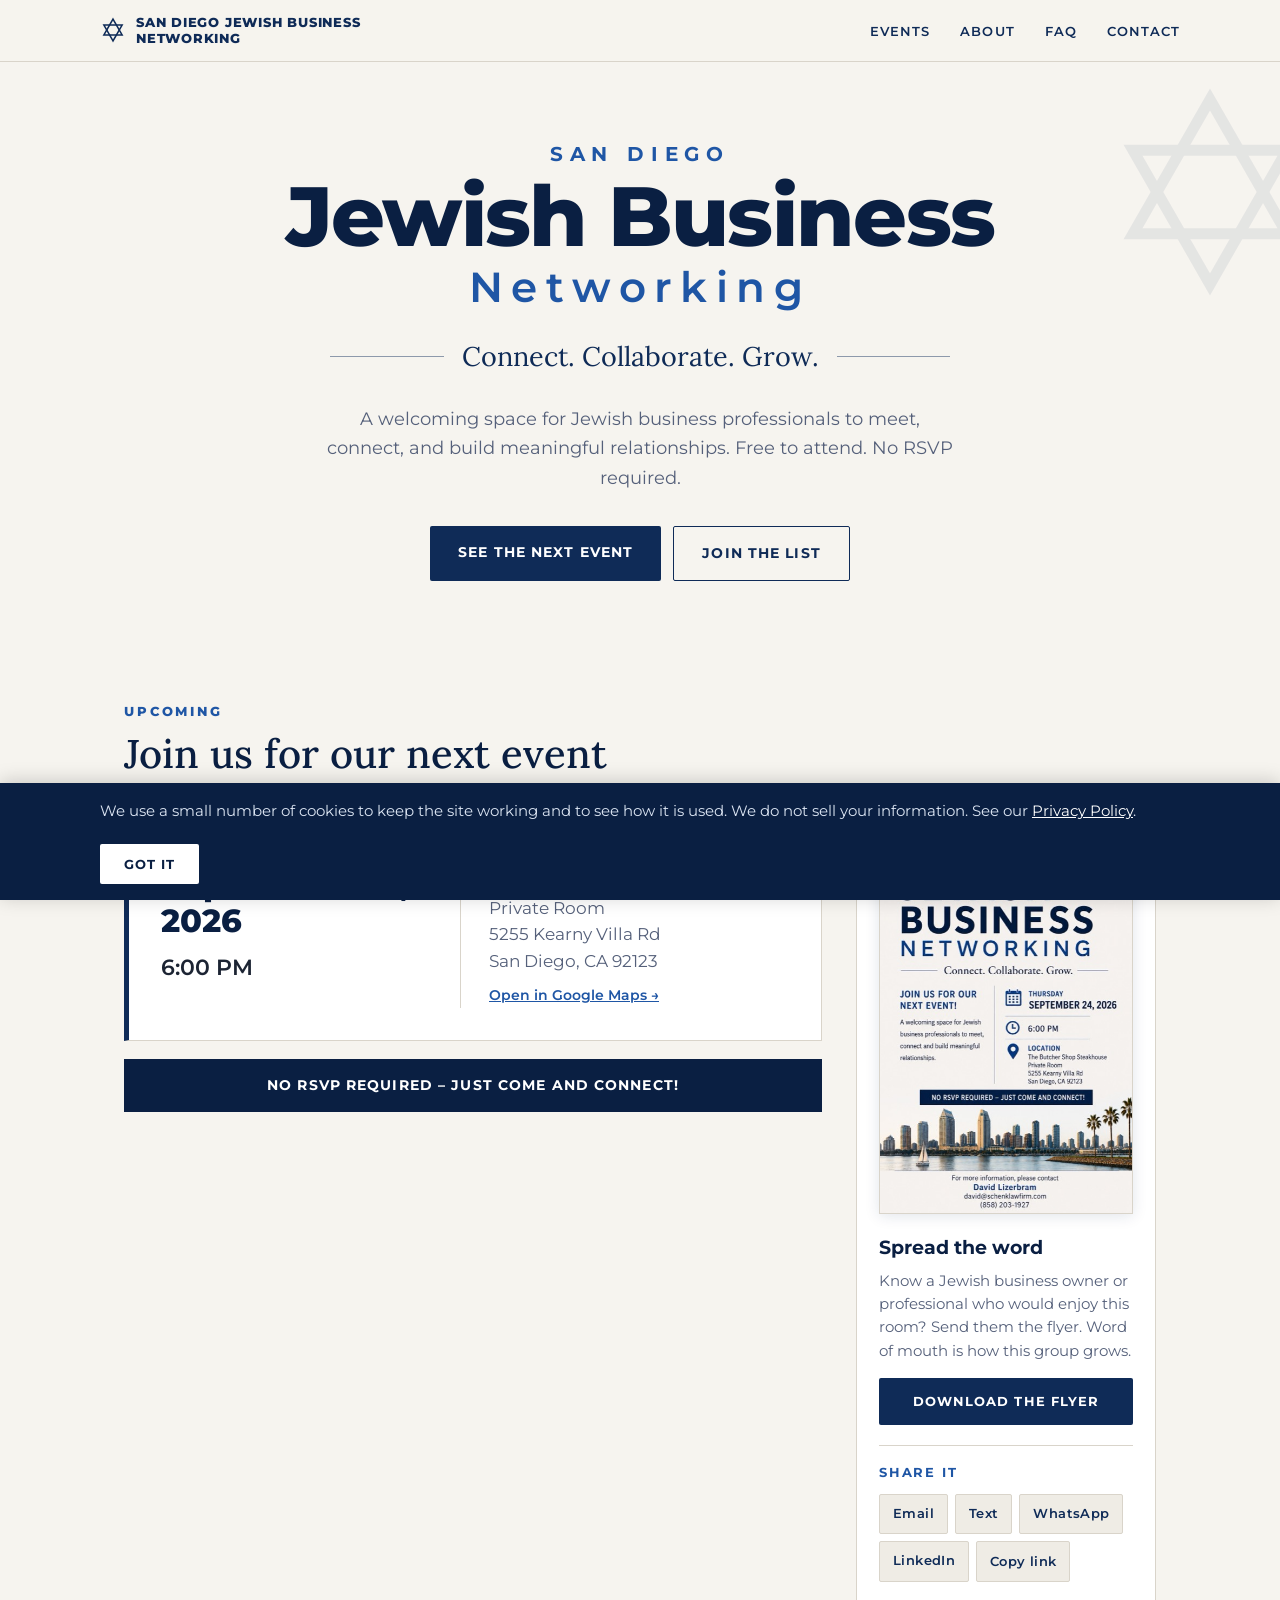
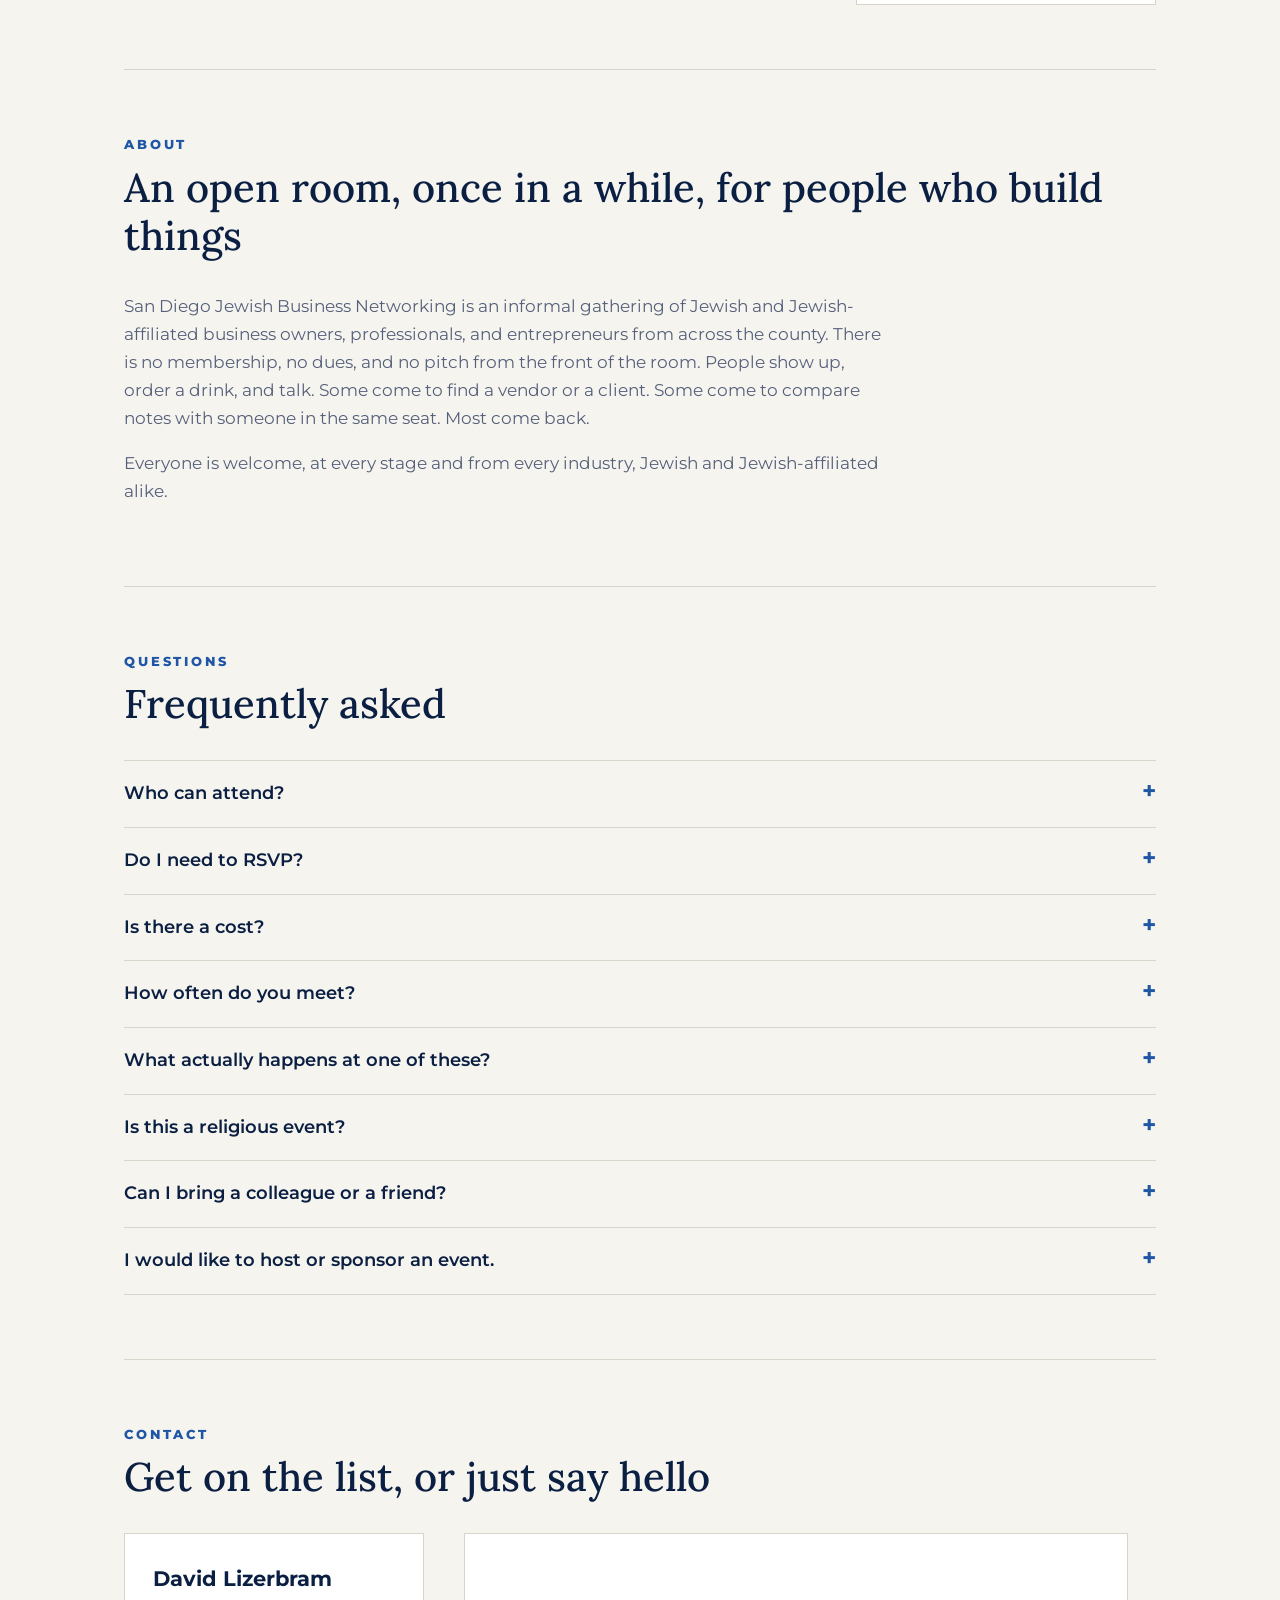
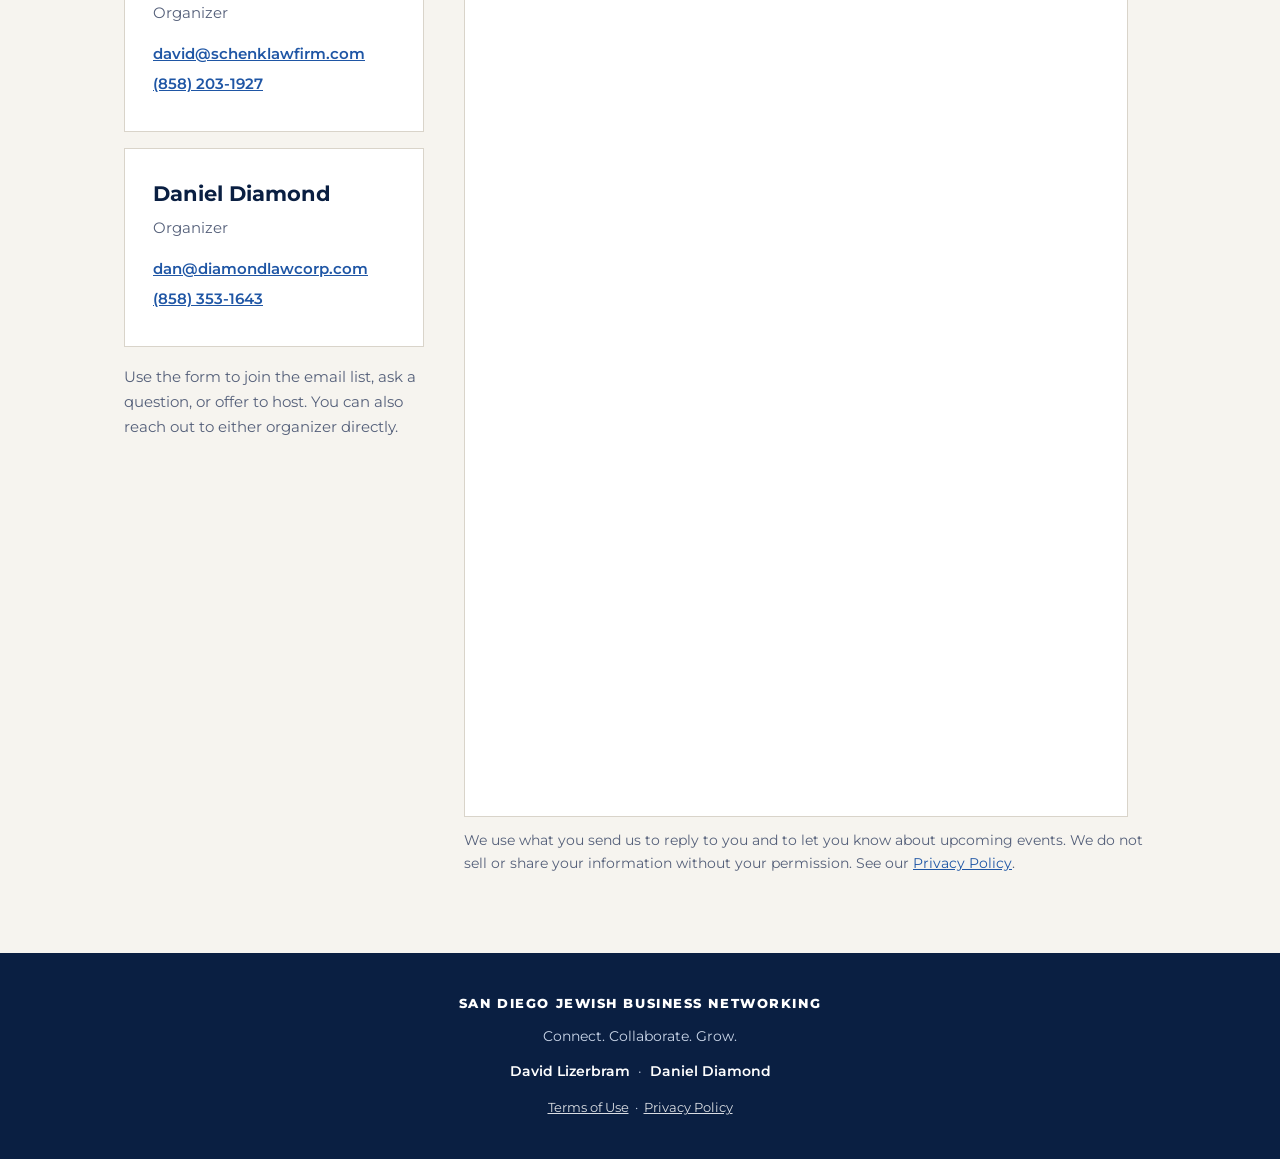
==== index.html @ 49f31710 "Let the brand wrap on small screens; tighten contact card links" ====
<!doctype html>
<html lang="en">
<head>
<meta charset="utf-8">
<meta name="viewport" content="width=device-width, initial-scale=1">
<title>San Diego Jewish Business Networking</title>
<meta name="description" content="A welcoming space for Jewish business professionals in San Diego to meet, connect, and build meaningful relationships. Free, casual, no RSVP required.">
<link rel="canonical" href="https://sdjewishbusiness.com/">
<meta property="og:title" content="San Diego Jewish Business Networking">
<meta property="og:description" content="Connect. Collaborate. Grow. A welcoming space for Jewish business professionals in San Diego.">
<meta property="og:type" content="website">
<meta property="og:url" content="https://sdjewishbusiness.com/">
<link rel="preconnect" href="https://fonts.googleapis.com">
<link rel="preconnect" href="https://fonts.gstatic.com" crossorigin>
<link href="https://fonts.googleapis.com/css2?family=Montserrat:wght@400;600;700;800&family=Lora:ital,wght@0,400;0,500;1,400&display=swap" rel="stylesheet">
<link rel="stylesheet" href="/styles.css">
</head>
<body>

<header>
  <div class="wrap bar">
    <a class="brand" href="#top">
      <svg viewBox="0 0 100 100" aria-hidden="true" fill="none" stroke="currentColor" stroke-width="6">
        <path d="M50 8 L85 69 L15 69 Z"/><path d="M50 92 L15 31 L85 31 Z"/>
      </svg>
      <b>San Diego Jewish Business Networking</b>
    </a>
    <nav>
      <a href="#events">Events</a>
      <a href="#about">About</a>
      <a href="#faq">FAQ</a>
      <a href="#contact">Contact</a>
    </nav>
  </div>
</header>

<a id="top"></a>
<div class="hero">
  <svg class="star" viewBox="0 0 100 100" aria-hidden="true" fill="none" stroke="currentColor" stroke-width="5">
    <path d="M50 8 L85 69 L15 69 Z"/><path d="M50 92 L15 31 L85 31 Z"/>
  </svg>
  <div class="wrap">
    <p class="kicker">San Diego</p>
    <h1>Jewish Business<span class="thin">Networking</span></h1>
    <p class="tagline">Connect. Collaborate. Grow.</p>
    <p class="lede">A welcoming space for Jewish business professionals to meet, connect, and build meaningful relationships. Free to attend. No RSVP required.</p>
    <div class="cta">
      <a class="btn btn-primary" href="#events">See the next event</a>
      <a class="btn btn-ghost" href="#contact">Join the list</a>
    </div>
  </div>
</div>

<main class="wrap">

<!-- ============================================================
     UPCOMING EVENTS
     To add or change an event, copy one <div class="event"> block
     and edit the text inside it. Delete a block when it is past.
     ============================================================ -->
<section id="events">
  <h2>Upcoming</h2>
  <p class="h2sub">Join us for our next event</p>

  <div class="events-grid">
    <div>
      <div class="event">
        <div class="when">
          <div class="day">Thursday</div>
          <div class="date">September 24, 2026</div>
          <div class="time">6:00 PM</div>
        </div>
        <div class="where">
          <div class="label">Location</div>
          <div class="addr">
            <strong>The Butcher Shop Steakhouse</strong><br>
            Private Room<br>
            5255 Kearny Villa Rd<br>
            San Diego, CA 92123
          </div>
          <a class="maplink" href="https://maps.google.com/?q=5255+Kearny+Villa+Rd,+San+Diego,+CA+92123" target="_blank" rel="noopener">Open in Google Maps &rarr;</a>
        </div>
      </div>
      <div class="banner">No RSVP required &ndash; just come and connect!</div>
    </div>

    <aside class="flyer-side">
      <a href="/assets/sdjbn-flyer-2026-09-24.jpg" target="_blank" rel="noopener">
        <img src="/assets/sdjbn-flyer-2026-09-24-preview.jpg" alt="Flyer for the September 24, 2026 San Diego Jewish Business Networking event" width="700" height="1050">
      </a>
      <h3>Spread the word</h3>
      <p>Know a Jewish business owner or professional who would enjoy this room? Send them the flyer. Word of mouth is how this group grows.</p>
      <a class="btn btn-primary" href="/assets/sdjbn-flyer-2026-09-24.jpg" download="San Diego Jewish Business Networking - September 24 2026.jpg">Download the flyer</a>
      <div class="share">
        <div class="label">Share it</div>
        <div class="share-row">
          <a href="mailto:?subject=San%20Diego%20Jewish%20Business%20Networking%20-%20September%2024&amp;body=Thought%20you%20might%20like%20this.%20It%20is%20a%20casual%20networking%20night%20for%20Jewish%20business%20people%20in%20San%20Diego.%20No%20RSVP%2C%20no%20cost.%20Details%20and%20flyer%3A%20https%3A%2F%2Fsdjewishbusiness.com">Email</a>
          <a href="sms:?&amp;body=Thought%20you%20might%20like%20this%20-%20San%20Diego%20Jewish%20Business%20Networking%2C%20Sept%2024.%20https%3A%2F%2Fsdjewishbusiness.com">Text</a>
          <a href="https://wa.me/?text=Thought%20you%20might%20like%20this%20-%20San%20Diego%20Jewish%20Business%20Networking%2C%20Sept%2024.%20https%3A%2F%2Fsdjewishbusiness.com" target="_blank" rel="noopener">WhatsApp</a>
          <a href="https://www.linkedin.com/sharing/share-offsite/?url=https%3A%2F%2Fsdjewishbusiness.com" target="_blank" rel="noopener">LinkedIn</a>
          <button type="button" id="copy-link">Copy link</button>
          <span class="copied" id="copied">Copied</span>
        </div>
      </div>
    </aside>
  </div>
</section>

<section id="about">
  <h2>About</h2>
  <p class="h2sub">An open room, once in a while, for people who build things</p>
  <p style="max-width:70ch;color:var(--muted)">San Diego Jewish Business Networking is an informal gathering of Jewish and Jewish-affiliated business owners, professionals, and entrepreneurs from across the county. There is no membership, no dues, and no pitch from the front of the room. People show up, order a drink, and talk. Some come to find a vendor or a client. Some come to compare notes with someone in the same seat. Most come back.</p>
  <p style="max-width:70ch;color:var(--muted)">Everyone is welcome, at every stage and from every industry, Jewish and Jewish-affiliated alike.</p>
</section>

<section id="faq">
  <h2>Questions</h2>
  <p class="h2sub">Frequently asked</p>

  <details>
    <summary>Who can attend?</summary>
    <p>Any Jewish or Jewish-affiliated business owner, professional, or entrepreneur in the San Diego area. Every industry, every stage, from someone with an idea to someone running a company of two hundred people.</p>
  </details>

  <details>
    <summary>Do I need to RSVP?</summary>
    <p>No. Just show up. If you would like a reminder before each event, use the form on this page to get on the email list.</p>
  </details>

  <details>
    <summary>Is there a cost?</summary>
    <p>There is no cost to attend and no membership fee. You buy your own food and drinks.</p>
  </details>

  <details>
    <summary>How often do you meet?</summary>
    <p>Every few months, usually on a weekday evening. Upcoming dates are always posted at the top of this page.</p>
  </details>

  <details>
    <summary>What actually happens at one of these?</summary>
    <p>Drinks and conversation. No timed rotations, no speaker, no thirty-second introductions around the table. Come when you can, leave when you need to.</p>
  </details>

  <details>
    <summary>Is this a religious event?</summary>
    <p>No. It is a business networking group for Jewish professionals. There is no service, no program, and no expectation about observance. No food is served. However, please let us know if any accommodations are required.</p>
  </details>

  <details>
    <summary>Can I bring a colleague or a friend?</summary>
    <p>Yes, please do. Word of mouth is how the group has grown.</p>
  </details>

  <details>
    <summary>I would like to host or sponsor an event.</summary>
    <p>Great. Send a note through the form on this page and we will talk.</p>
  </details>
</section>

<section id="contact">
  <h2>Contact</h2>
  <p class="h2sub">Get on the list, or just say hello</p>
  <div class="contact-grid">
    <div>
      <div class="card">
        <h3>David Lizerbram</h3>
        <p class="role">Organizer</p>
        <a href="mailto:david@schenklawfirm.com">david@schenklawfirm.com</a>
        <a href="tel:+18582031927">(858) 203-1927</a>
      </div>
      <div class="card" style="margin-top:16px">
        <h3>Daniel Diamond</h3>
        <p class="role">Organizer</p>
        <a href="mailto:dan@diamondlawcorp.com">dan@diamondlawcorp.com</a>
        <a href="tel:+18583531643">(858) 353-1643</a>
      </div>
      <p style="color:var(--muted);font-size:15px;margin-top:18px">Use the form to join the email list, ask a question, or offer to host. You can also reach out to either organizer directly.</p>
    </div>
    <div>
      <div class="formbox">
      <iframe
        src="https://docs.google.com/forms/d/e/1FAIpQLScN3s3OpyhSgrwwFnQuwfX8qYJ1UTOTTmILwfMf32BHYEknPw/viewform?embedded=true"
        title="San Diego Jewish Business Networking contact form"
        height="866" frameborder="0" marginheight="0" marginwidth="0" loading="lazy">Loading&hellip;</iframe>
      </div>
      <p style="color:var(--muted);font-size:14px;margin-top:12px">We use what you send us to reply to you and to let you know about upcoming events. We do not sell or share your information without your permission. See our <a href="/privacy.html">Privacy Policy</a>.</p>
    </div>
  </div>
</section>

</main>

<footer>
  <div class="wrap">
    <div class="fbrand">San Diego Jewish Business Networking</div>
    <div>Connect. Collaborate. Grow.</div>
    <div style="margin-top:12px">
      <a href="mailto:david@schenklawfirm.com">David Lizerbram</a> &nbsp;&middot;&nbsp;
      <a href="mailto:dan@diamondlawcorp.com">Daniel Diamond</a>
    </div>
    <div class="legal-links">
      <a href="/terms.html">Terms of Use</a> &nbsp;&middot;&nbsp;
      <a href="/privacy.html">Privacy Policy</a>
    </div>
  </div>
</footer>

<script>
(function(){
  var b=document.getElementById('copy-link'), n=document.getElementById('copied');
  if(!b) return;
  b.addEventListener('click',function(){
    var done=function(){n.classList.add('show');setTimeout(function(){n.classList.remove('show');},2000);};
    if(navigator.clipboard&&navigator.clipboard.writeText){
      navigator.clipboard.writeText('https://sdjewishbusiness.com').then(done,function(){});
    }else{
      var t=document.createElement('textarea');t.value='https://sdjewishbusiness.com';
      document.body.appendChild(t);t.select();try{document.execCommand('copy');done();}catch(e){}
      document.body.removeChild(t);
    }
  });
})();
</script>

<div id="cookie-notice" role="region" aria-label="Cookie notice">
  <div class="inner">
    <div>We use a small number of cookies to keep the site working and to see how it is used. We do not sell your information. See our <a href="/privacy.html">Privacy Policy</a>.</div>
    <button type="button" id="cookie-ok">Got it</button>
  </div>
</div>
<script>
(function(){
  var box=document.getElementById('cookie-notice');
  var ok=document.getElementById('cookie-ok');
  var KEY='sdjbn-cookie-notice';
  var seen=false;
  try{seen=localStorage.getItem(KEY)==='1';}catch(e){}
  if(!seen){box.classList.add('show');}
  ok.addEventListener('click',function(){
    box.classList.remove('show');
    try{localStorage.setItem(KEY,'1');}catch(e){}
  });
})();
</script>

</body>
</html>
---- styles.css ----
:root{
    --navy:#0f2b57;
    --navy-deep:#0a1f42;
    --blue:#1f56a5;
    --blue-light:#3d7ad1;
    --cream:#f6f4ef;
    --cream-2:#efece5;
    --ink:#1c2433;
    --muted:#55607a;
    --line:#d9d4ca;
    --max:1080px;
  }
  *{box-sizing:border-box}
  html{scroll-behavior:smooth}
  body{
    margin:0;background:var(--cream);color:var(--ink);
    font-family:Montserrat,-apple-system,BlinkMacSystemFont,"Segoe UI",Helvetica,Arial,sans-serif;
    font-size:17px;line-height:1.65;-webkit-font-smoothing:antialiased;
  }
  .wrap{max-width:var(--max);margin:0 auto;padding:0 24px}
  a{color:var(--blue)}

  /* ---------- header ---------- */
  header{
    position:sticky;top:0;z-index:50;background:rgba(246,244,239,.94);
    backdrop-filter:saturate(180%) blur(8px);border-bottom:1px solid var(--line);
  }
  .bar{display:flex;align-items:center;justify-content:space-between;gap:16px;padding:14px 0}
  .brand{display:flex;align-items:center;gap:10px;text-decoration:none;color:var(--navy)}
  .brand svg{width:26px;height:26px;flex:none}
  .brand b{font-weight:800;letter-spacing:.06em;font-size:13px;line-height:1.25;text-transform:uppercase;max-width:230px}
  @media(max-width:420px){.brand b{font-size:11px;max-width:190px}}
  nav a{
    text-decoration:none;color:var(--navy);font-weight:600;font-size:13px;
    letter-spacing:.08em;text-transform:uppercase;margin-left:26px;white-space:nowrap;
  }
  nav a:hover{color:var(--blue-light)}
  @media(max-width:720px){
    .bar{flex-direction:column;align-items:flex-start;gap:10px}
    nav{display:flex;flex-wrap:wrap;gap:0 4px}
    nav a{margin:0 18px 0 0;font-size:12px}
  }

  /* ---------- hero ---------- */
  .hero{padding:76px 0 56px;text-align:center;position:relative;overflow:hidden}
  .hero .star{
    position:absolute;right:-40px;top:20px;width:220px;opacity:.07;color:var(--navy);
    pointer-events:none;
  }
  .kicker{
    font-weight:700;letter-spacing:.34em;text-transform:uppercase;
    color:var(--blue);font-size:clamp(14px,2.4vw,20px);margin:0 0 4px;
  }
  h1{
    font-weight:800;color:var(--navy-deep);margin:0;
    font-size:clamp(38px,8.5vw,84px);line-height:.98;letter-spacing:-.02em;
  }
  h1 .thin{
    display:block;font-weight:600;color:var(--blue);
    font-size:clamp(19px,4.2vw,42px);letter-spacing:.2em;margin-top:10px;
  }
  .tagline{
    font-family:Lora,Georgia,serif;font-size:clamp(19px,3vw,27px);color:var(--navy);
    margin:26px auto 0;display:flex;align-items:center;justify-content:center;gap:18px;max-width:620px;
  }
  .tagline::before,.tagline::after{content:"";height:1px;background:var(--navy);flex:1;opacity:.45}
  .lede{max-width:640px;margin:26px auto 0;color:var(--muted);font-size:18px}
  .cta{display:flex;gap:12px;justify-content:center;flex-wrap:wrap;margin-top:32px}
  .btn{
    display:inline-block;text-decoration:none;font-weight:700;font-size:14px;
    letter-spacing:.08em;text-transform:uppercase;padding:15px 28px;border-radius:2px;
    transition:transform .12s ease, background .12s ease;
  }
  .btn:hover{transform:translateY(-1px)}
  .btn-primary{background:var(--navy);color:#fff}
  .btn-primary:hover{background:var(--blue)}
  .btn-ghost{border:1.5px solid var(--navy);color:var(--navy)}
  .btn-ghost:hover{background:var(--navy);color:#fff}

  /* ---------- sections ---------- */
  section{padding:64px 0;border-top:1px solid var(--line)}
  section:first-of-type{border-top:0}
  h2{
    font-size:13px;font-weight:800;letter-spacing:.22em;text-transform:uppercase;
    color:var(--blue);margin:0 0 8px;
  }
  .h2sub{
    font-family:Lora,Georgia,serif;font-size:clamp(27px,4.6vw,40px);color:var(--navy-deep);
    margin:0 0 32px;line-height:1.2;font-weight:500;
  }

  /* ---------- event card ---------- */
  .event{
    background:#fff;border:1px solid var(--line);border-left:5px solid var(--navy);
    padding:32px;display:grid;grid-template-columns:1fr 1fr;gap:28px;
  }
  .event + .event{margin-top:18px}
  @media(max-width:720px){.event{grid-template-columns:1fr;padding:26px}}
  .event .when{border-right:1px solid var(--line);padding-right:28px}
  @media(max-width:720px){.event .when{border-right:0;border-bottom:1px solid var(--line);padding:0 0 22px}}
  .day{font-weight:700;letter-spacing:.14em;text-transform:uppercase;color:var(--blue);font-size:13px}
  .date{font-weight:800;color:var(--navy-deep);font-size:clamp(24px,4vw,32px);line-height:1.15;margin:2px 0 10px}
  .time{font-size:22px;font-weight:600;color:var(--ink)}
  .label{font-weight:700;letter-spacing:.14em;text-transform:uppercase;color:var(--blue);font-size:13px;margin-bottom:4px}
  .addr{color:var(--muted);line-height:1.55}
  .addr strong{color:var(--ink);font-weight:600}
  .banner{
    background:var(--navy-deep);color:#fff;text-align:center;font-weight:700;
    letter-spacing:.08em;text-transform:uppercase;font-size:14px;padding:15px 20px;margin-top:18px;
  }
  .maplink{display:inline-block;margin-top:10px;font-size:14px;font-weight:600}

  /* ---------- faq ---------- */
  details{border-bottom:1px solid var(--line);padding:18px 0}
  details:first-of-type{border-top:1px solid var(--line)}
  summary{
    cursor:pointer;list-style:none;font-weight:600;color:var(--navy-deep);font-size:18px;
    display:flex;justify-content:space-between;align-items:flex-start;gap:16px;
  }
  summary::-webkit-details-marker{display:none}
  summary::after{content:"+";color:var(--blue);font-weight:700;font-size:24px;line-height:1;flex:none}
  details[open] summary::after{content:"\2013"}
  details p{color:var(--muted);margin:12px 0 0;max-width:70ch}

  /* ---------- contact ---------- */
  .contact-grid{display:grid;grid-template-columns:300px 1fr;gap:40px;align-items:start}
  @media(max-width:820px){.contact-grid{grid-template-columns:1fr;gap:28px}}
  .card{background:#fff;border:1px solid var(--line);padding:28px}
  .card h3{margin:0 0 4px;font-size:21px;color:var(--navy-deep)}
  .card .role{color:var(--muted);font-size:15px;margin:0 0 16px}
  .card a{display:block;font-weight:600;font-size:15px;margin-bottom:6px;overflow-wrap:anywhere}
  .formbox{background:#fff;border:1px solid var(--line);padding:8px;max-width:664px}
  .formbox iframe{width:100%;max-width:648px;height:866px;border:0;display:block;margin:0 auto}
  .formfallback{padding:28px;color:var(--muted)}

  /* ---------- footer ---------- */
  footer{background:var(--navy-deep);color:#c9d5e8;padding:40px 0;text-align:center;font-size:14px}
  footer a{color:#fff;text-decoration:none;font-weight:600}
  footer .fbrand{
    color:#fff;font-weight:800;letter-spacing:.12em;text-transform:uppercase;
    font-size:13px;margin-bottom:10px;
  }
  /* ---------- legal pages ---------- */
  .legal{padding:56px 0 72px;max-width:80ch}
  .legal h1{font-size:clamp(30px,5vw,44px);line-height:1.15;margin:0 0 6px}
  .legal .eff{color:var(--muted);font-size:15px;margin:0 0 36px}
  .legal h2{font-size:13px;letter-spacing:.18em;margin:36px 0 10px}
  .legal h2:first-of-type{margin-top:0}
  .legal p,.legal li{color:#333c4d;margin:0 0 14px}
  .legal ul{padding-left:22px;margin:0 0 14px}
  .legal .back{display:inline-block;margin-top:34px;font-weight:600;font-size:14px}
  .flag{background:#fff6d9;border-left:4px solid #d8a800;padding:12px 16px;margin:0 0 20px;font-size:15px}

  /* ---------- cookie notice ---------- */
  #cookie-notice{
    position:fixed;left:0;right:0;bottom:0;z-index:100;display:none;
    background:var(--navy-deep);color:#dbe4f2;padding:16px 20px;
    box-shadow:0 -2px 18px rgba(0,0,0,.18);
  }
  #cookie-notice.show{display:block}
  #cookie-notice .inner{
    max-width:var(--max);margin:0 auto;display:flex;align-items:center;
    justify-content:space-between;gap:20px;flex-wrap:wrap;font-size:15px;
  }
  #cookie-notice a{color:#fff;text-decoration:underline}
  #cookie-notice button{
    background:#fff;color:var(--navy-deep);border:0;border-radius:2px;cursor:pointer;
    font-family:inherit;font-weight:700;font-size:13px;letter-spacing:.08em;
    text-transform:uppercase;padding:12px 24px;flex:none;
  }
  #cookie-notice button:hover{background:#e6ecf7}
  footer .legal-links{margin-top:14px;font-size:13px}
  footer .legal-links a{font-weight:400;text-decoration:underline;opacity:.85}


  /* ---------- events layout + flyer sidebar ---------- */
  .events-grid{display:grid;grid-template-columns:1fr 300px;gap:34px;align-items:start}
  @media(max-width:900px){.events-grid{grid-template-columns:1fr;gap:26px}}
  .flyer-side{
    background:#fff;border:1px solid var(--line);padding:22px;
    position:sticky;top:96px;
  }
  @media(max-width:900px){.flyer-side{position:static}}
  .flyer-side img{
    width:100%;height:auto;display:block;border:1px solid var(--line);
    box-shadow:0 2px 14px rgba(15,43,87,.12);margin-bottom:18px;
  }
  .flyer-side h3{margin:0 0 6px;font-size:19px;color:var(--navy-deep)}
  .flyer-side p{color:var(--muted);margin:0 0 16px;font-size:15px;line-height:1.55}
  .flyer-side .btn{display:block;text-align:center;padding:13px 16px;font-size:13px}
  .share{margin-top:20px;border-top:1px solid var(--line);padding-top:16px}
  .share .label{margin-bottom:10px}
  .share-row{display:flex;flex-wrap:wrap;gap:7px}
  .share-row a,.share-row button{
    font-family:inherit;font-size:12.5px;font-weight:600;letter-spacing:.03em;
    text-decoration:none;color:var(--navy);background:var(--cream-2);
    border:1px solid var(--line);border-radius:2px;padding:9px 13px;cursor:pointer;
  }
  .share-row a:hover,.share-row button:hover{background:var(--navy);color:#fff;border-color:var(--navy)}
  .copied{color:var(--blue);font-size:12.5px;font-weight:600;align-self:center;display:none}
  .copied.show{display:inline}
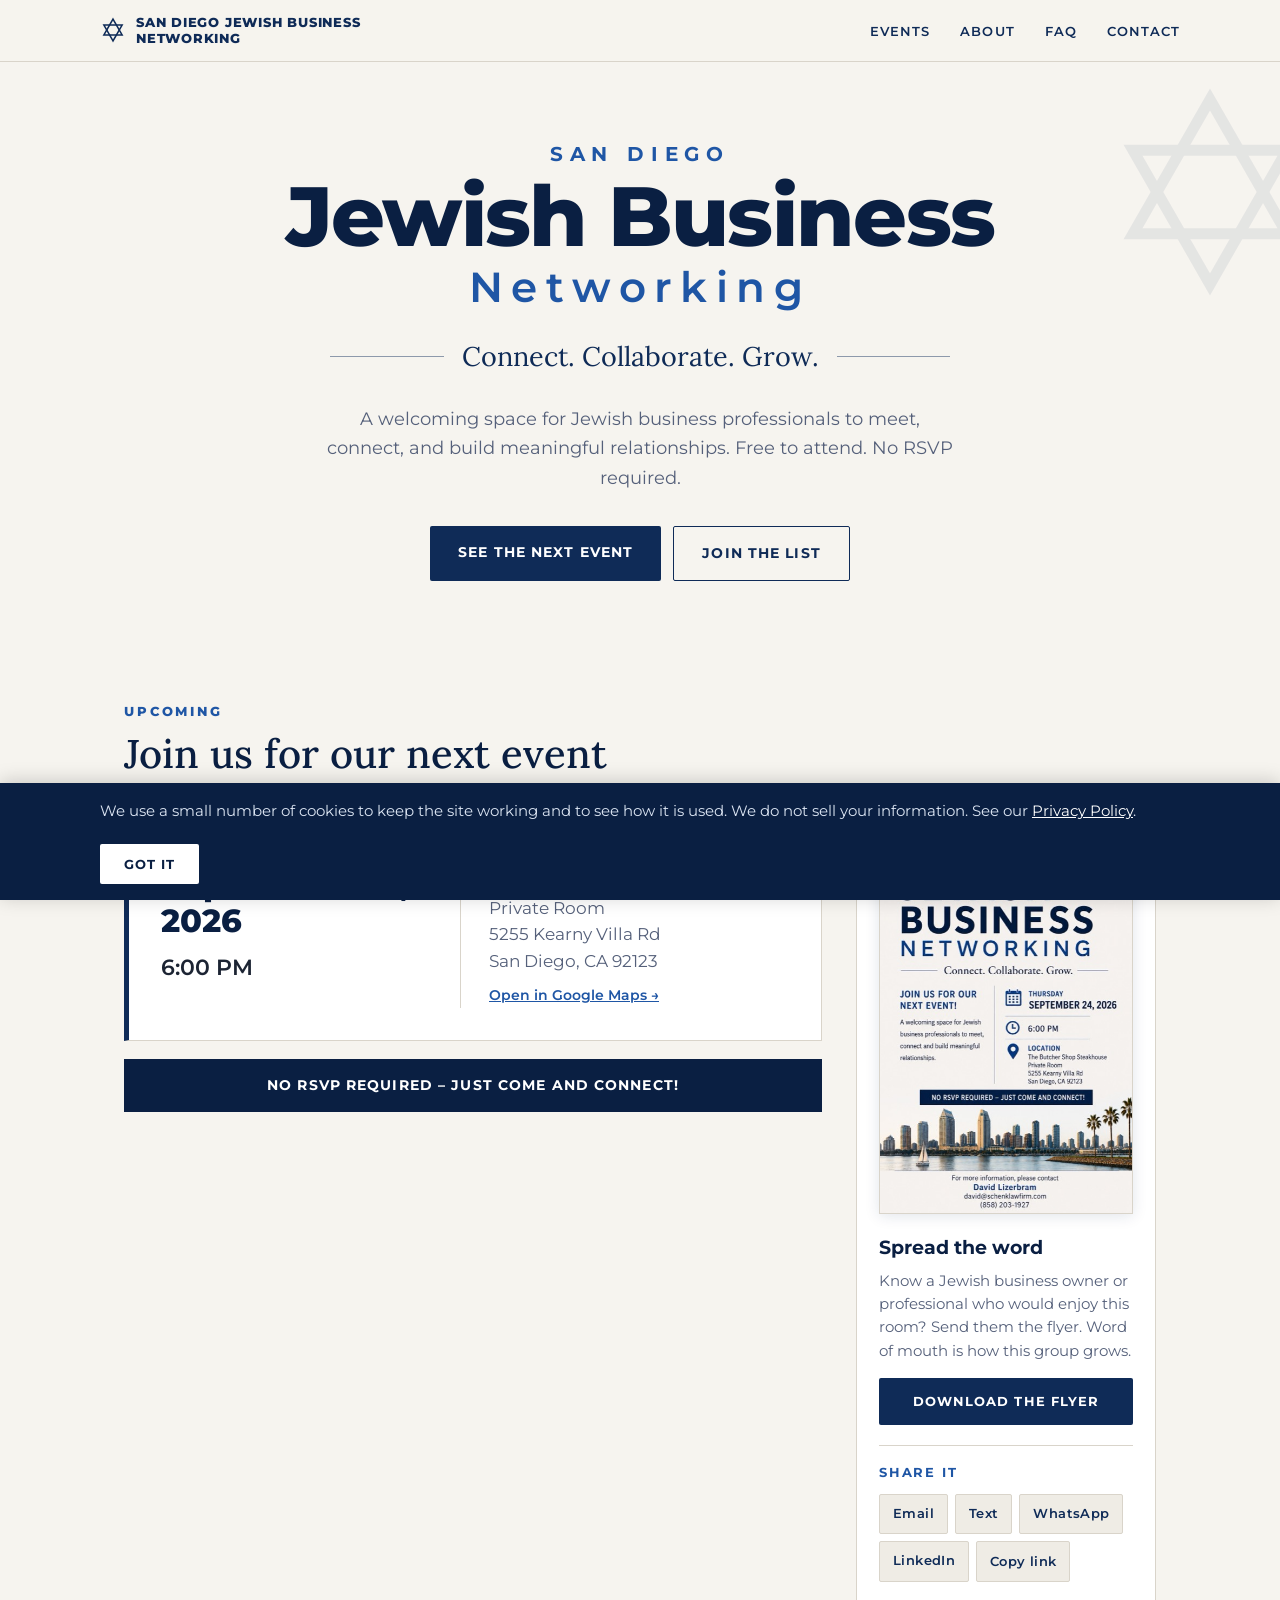
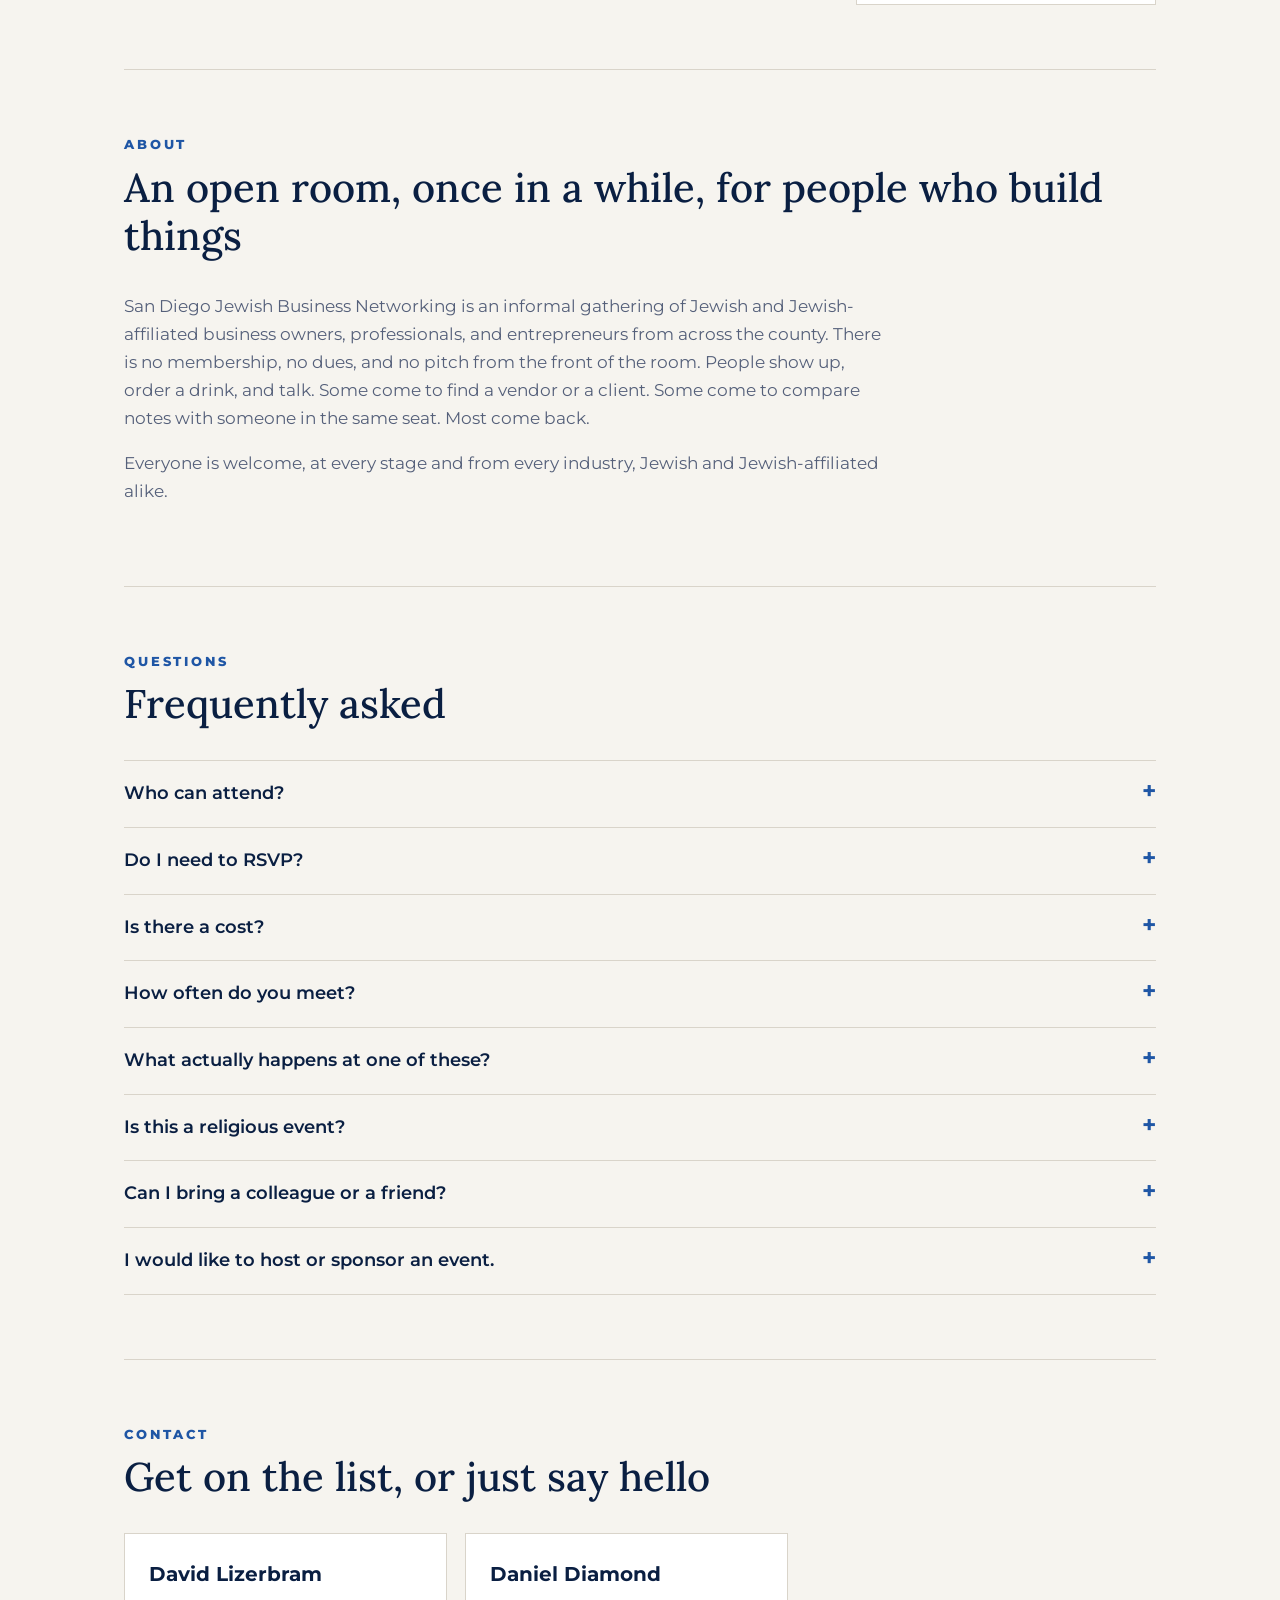
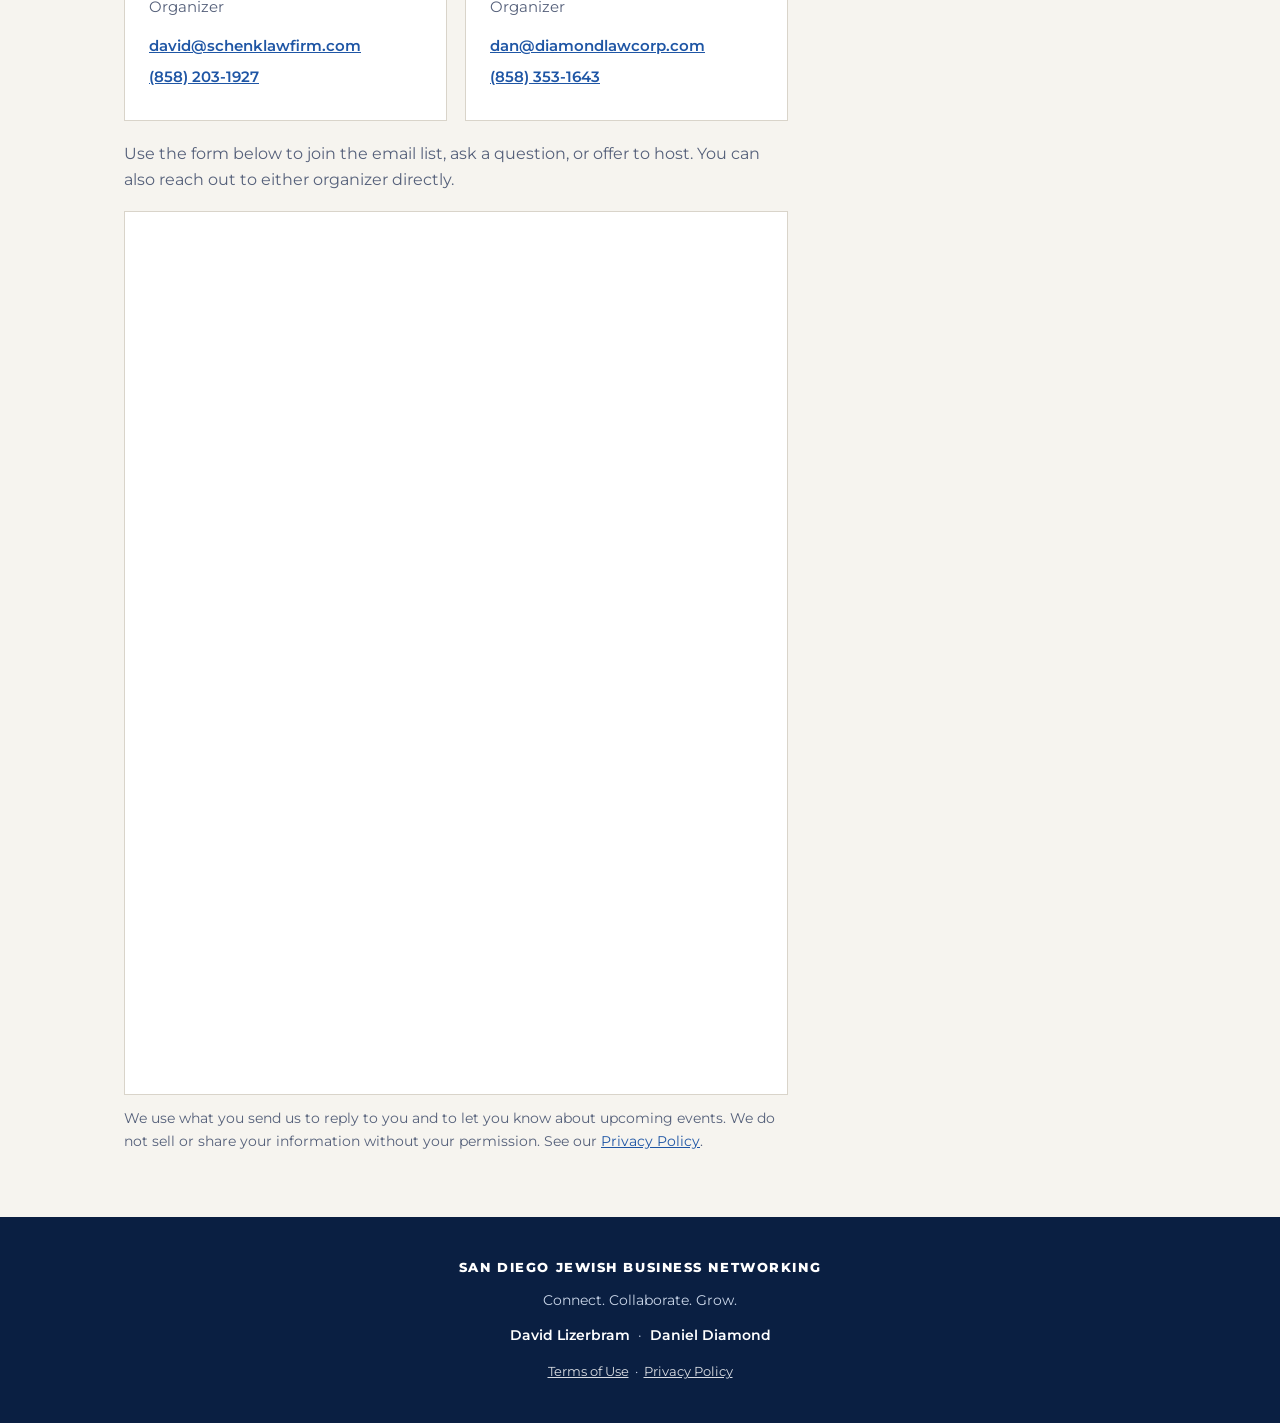
==== commit 6a3a03e8: "Contact: organizers on top, form at its natural width below" ====
--- a/index.html
+++ b/index.html
@@ -161,32 +161,29 @@
 <section id="contact">
   <h2>Contact</h2>
   <p class="h2sub">Get on the list, or just say hello</p>
-  <div class="contact-grid">
-    <div>
-      <div class="card">
-        <h3>David Lizerbram</h3>
-        <p class="role">Organizer</p>
-        <a href="mailto:david@schenklawfirm.com">david@schenklawfirm.com</a>
-        <a href="tel:+18582031927">(858) 203-1927</a>
-      </div>
-      <div class="card" style="margin-top:16px">
-        <h3>Daniel Diamond</h3>
-        <p class="role">Organizer</p>
-        <a href="mailto:dan@diamondlawcorp.com">dan@diamondlawcorp.com</a>
-        <a href="tel:+18583531643">(858) 353-1643</a>
-      </div>
-      <p style="color:var(--muted);font-size:15px;margin-top:18px">Use the form to join the email list, ask a question, or offer to host. You can also reach out to either organizer directly.</p>
-    </div>
-    <div>
-      <div class="formbox">
-      <iframe
-        src="https://docs.google.com/forms/d/e/1FAIpQLScN3s3OpyhSgrwwFnQuwfX8qYJ1UTOTTmILwfMf32BHYEknPw/viewform?embedded=true"
-        title="San Diego Jewish Business Networking contact form"
-        height="866" frameborder="0" marginheight="0" marginwidth="0" loading="lazy">Loading&hellip;</iframe>
-      </div>
-      <p style="color:var(--muted);font-size:14px;margin-top:12px">We use what you send us to reply to you and to let you know about upcoming events. We do not sell or share your information without your permission. See our <a href="/privacy.html">Privacy Policy</a>.</p>
-    </div>
-  </div>
+  <div class="organizers">
+    <div class="card">
+      <h3>David Lizerbram</h3>
+      <p class="role">Organizer</p>
+      <a href="mailto:david@schenklawfirm.com">david@schenklawfirm.com</a>
+      <a href="tel:+18582031927">(858) 203-1927</a>
+    </div>
+    <div class="card">
+      <h3>Daniel Diamond</h3>
+      <p class="role">Organizer</p>
+      <a href="mailto:dan@diamondlawcorp.com">dan@diamondlawcorp.com</a>
+      <a href="tel:+18583531643">(858) 353-1643</a>
+    </div>
+  </div>
+  <p class="contact-note">Use the form below to join the email list, ask a question, or offer to host. You can also reach out to either organizer directly.</p>
+
+  <div class="formbox">
+    <iframe
+      src="https://docs.google.com/forms/d/e/1FAIpQLScN3s3OpyhSgrwwFnQuwfX8qYJ1UTOTTmILwfMf32BHYEknPw/viewform?embedded=true"
+      title="San Diego Jewish Business Networking contact form"
+      height="866" frameborder="0" marginheight="0" marginwidth="0" loading="lazy">Loading&hellip;</iframe>
+  </div>
+  <p class="contact-note small">We use what you send us to reply to you and to let you know about upcoming events. We do not sell or share your information without your permission. See our <a href="/privacy.html">Privacy Policy</a>.</p>
 </section>
 
 </main>
--- a/styles.css
+++ b/styles.css
@@ -123,15 +123,16 @@
   details p{color:var(--muted);margin:12px 0 0;max-width:70ch}
 
   /* ---------- contact ---------- */
-  .contact-grid{display:grid;grid-template-columns:300px 1fr;gap:40px;align-items:start}
-  @media(max-width:820px){.contact-grid{grid-template-columns:1fr;gap:28px}}
-  .card{background:#fff;border:1px solid var(--line);padding:28px}
-  .card h3{margin:0 0 4px;font-size:21px;color:var(--navy-deep)}
-  .card .role{color:var(--muted);font-size:15px;margin:0 0 16px}
+  .organizers{display:grid;grid-template-columns:1fr 1fr;gap:18px;max-width:664px}
+  @media(max-width:640px){.organizers{grid-template-columns:1fr}}
+  .card{background:#fff;border:1px solid var(--line);padding:24px}
+  .card h3{margin:0 0 4px;font-size:20px;color:var(--navy-deep)}
+  .card .role{color:var(--muted);font-size:15px;margin:0 0 14px}
   .card a{display:block;font-weight:600;font-size:15px;margin-bottom:6px;overflow-wrap:anywhere}
+  .contact-note{color:var(--muted);font-size:16px;margin:20px 0 18px;max-width:664px}
+  .contact-note.small{font-size:14px;margin:12px 0 0}
   .formbox{background:#fff;border:1px solid var(--line);padding:8px;max-width:664px}
-  .formbox iframe{width:100%;max-width:648px;height:866px;border:0;display:block;margin:0 auto}
-  .formfallback{padding:28px;color:var(--muted)}
+  .formbox iframe{width:100%;height:866px;border:0;display:block}
 
   /* ---------- footer ---------- */
   footer{background:var(--navy-deep);color:#c9d5e8;padding:40px 0;text-align:center;font-size:14px}
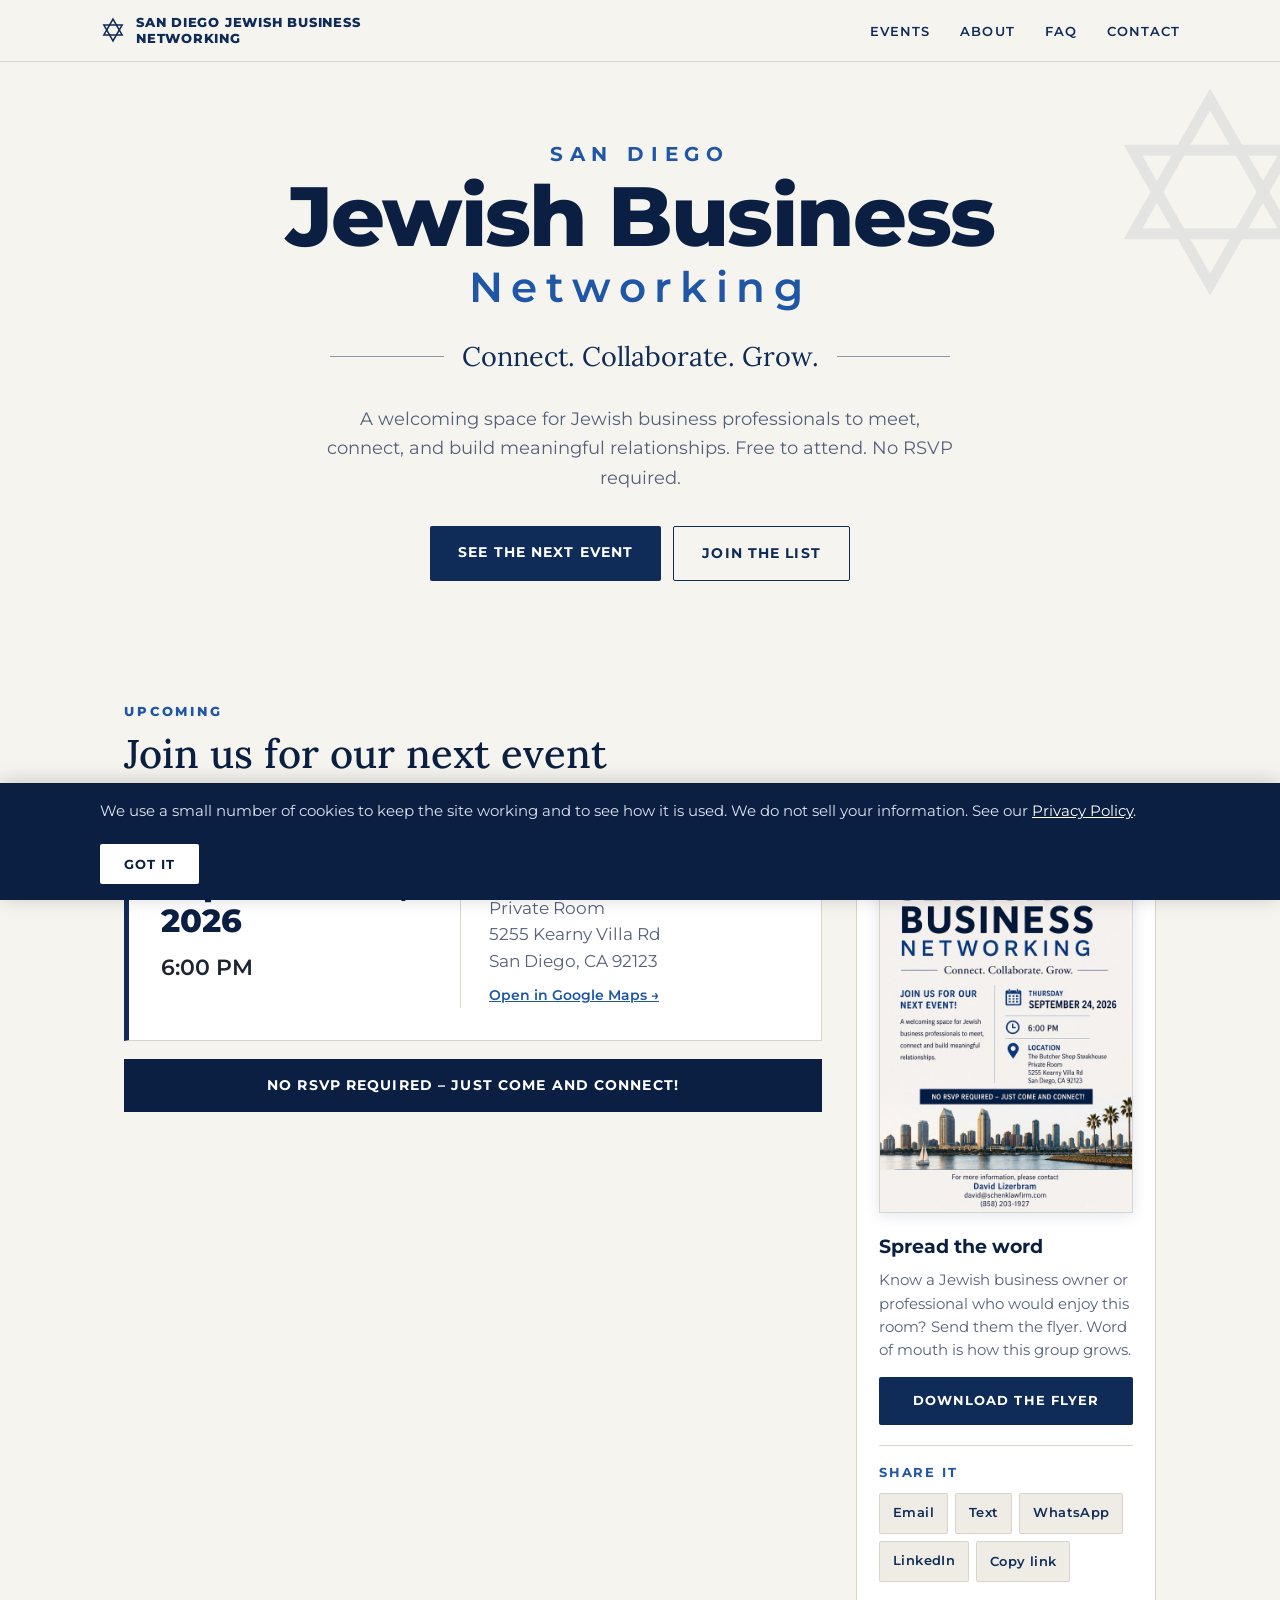
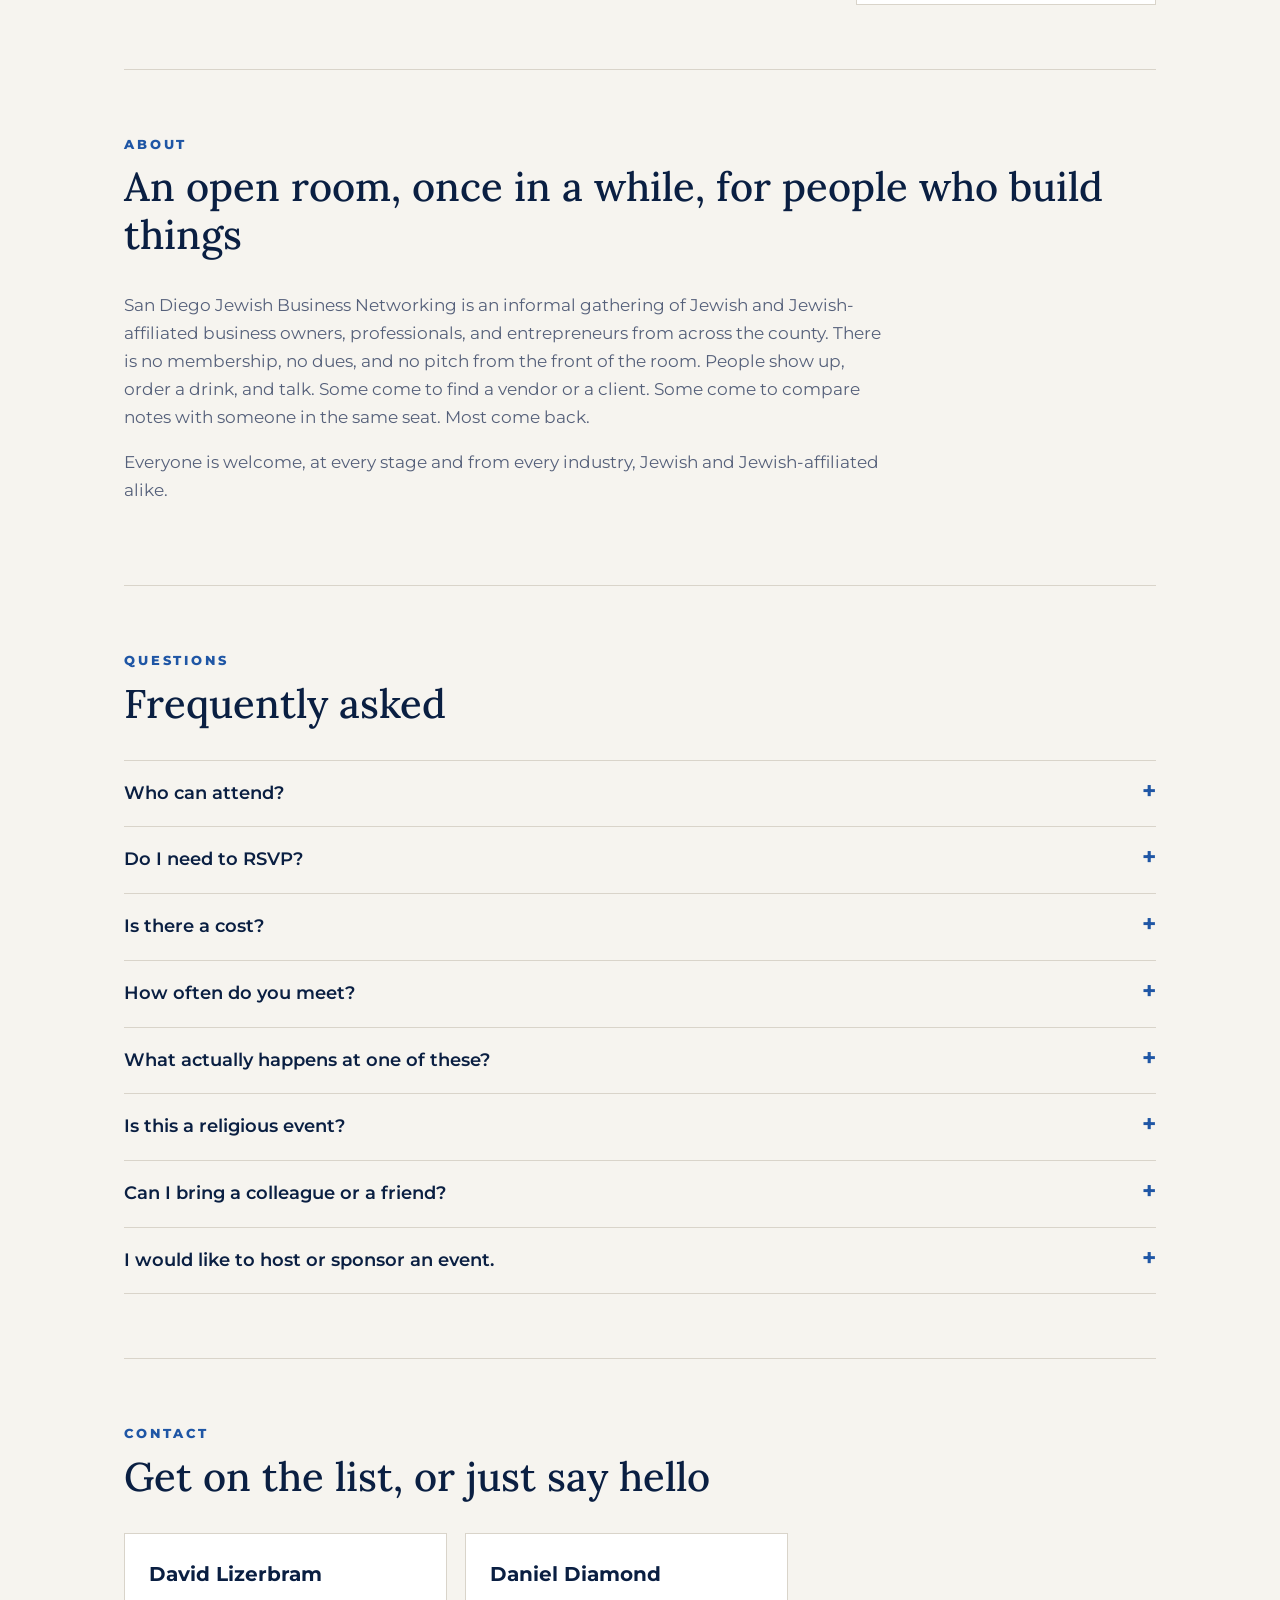
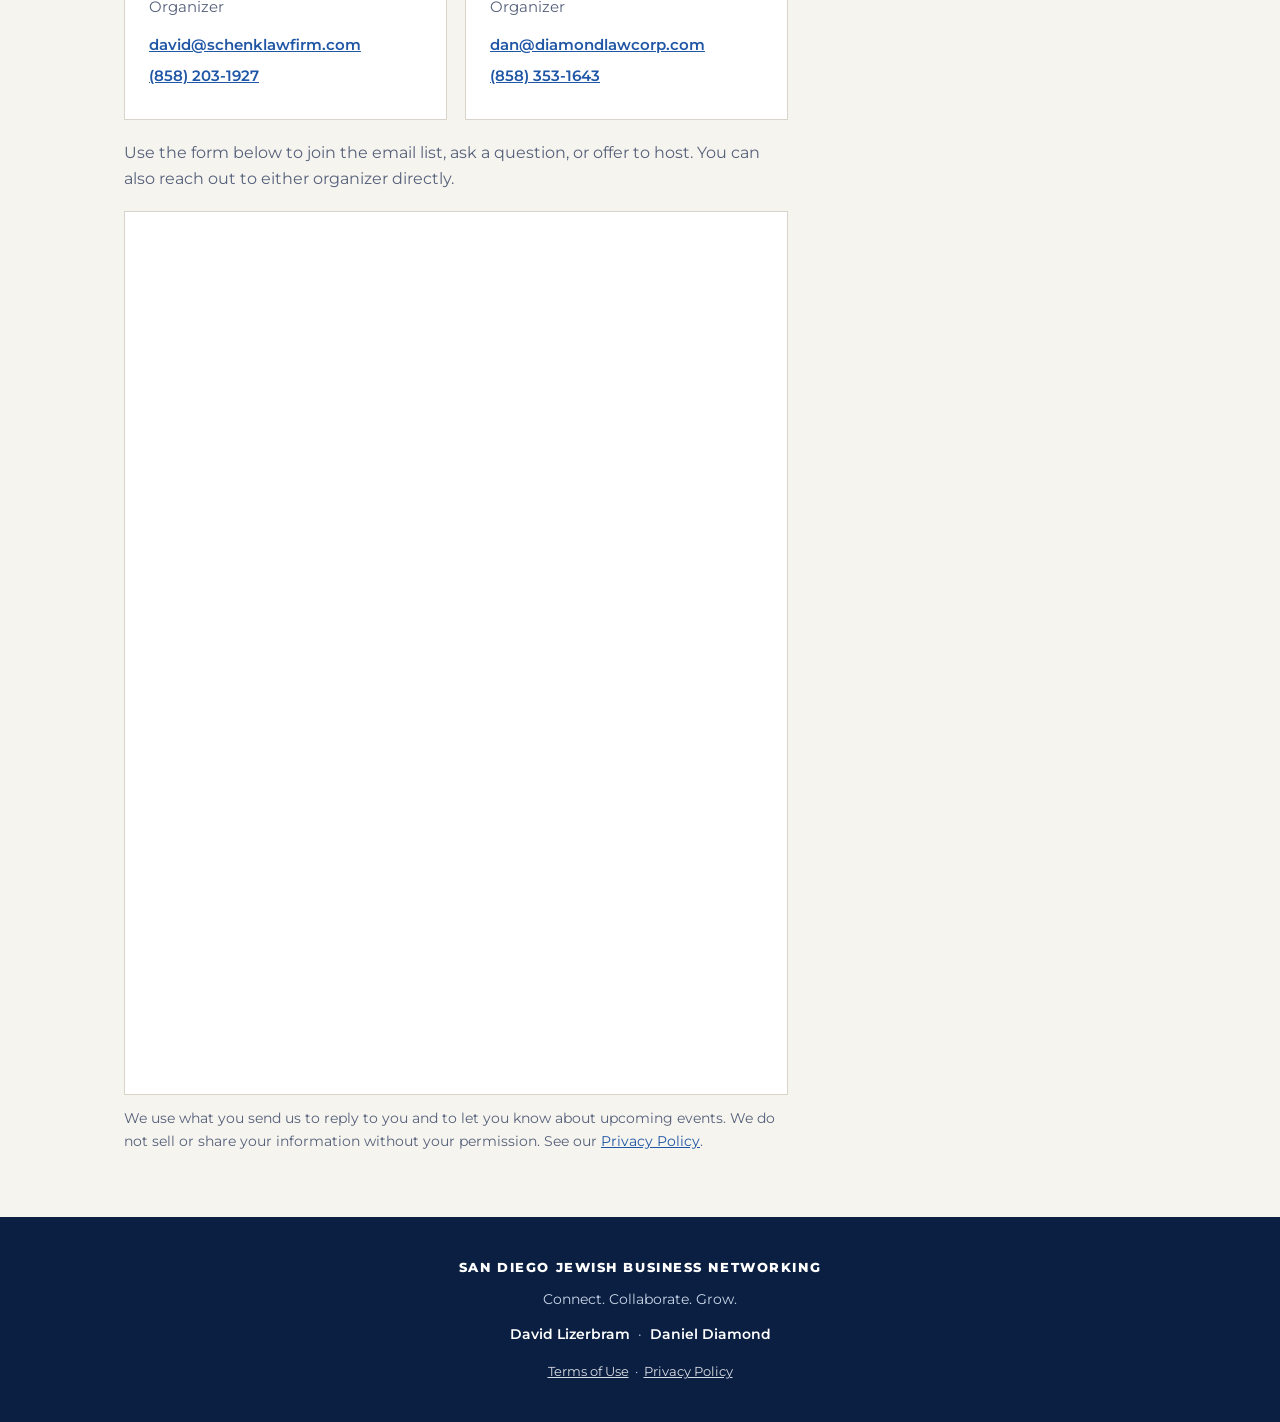
==== commit 49bec1c7: "Sharper flyer thumbnail; cap its size when the sidebar stacks" ====
--- a/index.html
+++ b/index.html
@@ -86,7 +86,7 @@
 
     <aside class="flyer-side">
       <a href="/assets/sdjbn-flyer-2026-09-24.jpg" target="_blank" rel="noopener">
-        <img src="/assets/sdjbn-flyer-2026-09-24-preview.jpg" alt="Flyer for the September 24, 2026 San Diego Jewish Business Networking event" width="700" height="1050">
+        <img src="/assets/sdjbn-flyer-2026-09-24-preview.jpg" alt="Flyer for the September 24, 2026 San Diego Jewish Business Networking event" width="900" height="1350">
       </a>
       <h3>Spread the word</h3>
       <p>Know a Jewish business owner or professional who would enjoy this room? Send them the flyer. Word of mouth is how this group grows.</p>
--- a/styles.css
+++ b/styles.css
@@ -181,7 +181,11 @@
     background:#fff;border:1px solid var(--line);padding:22px;
     position:sticky;top:96px;
   }
-  @media(max-width:900px){.flyer-side{position:static}}
+  @media(max-width:900px){
+    .flyer-side{position:static}
+    .flyer-side img{max-width:320px;margin-left:auto;margin-right:auto}
+    .flyer-side .btn{max-width:320px;margin-left:auto;margin-right:auto}
+  }
   .flyer-side img{
     width:100%;height:auto;display:block;border:1px solid var(--line);
     box-shadow:0 2px 14px rgba(15,43,87,.12);margin-bottom:18px;
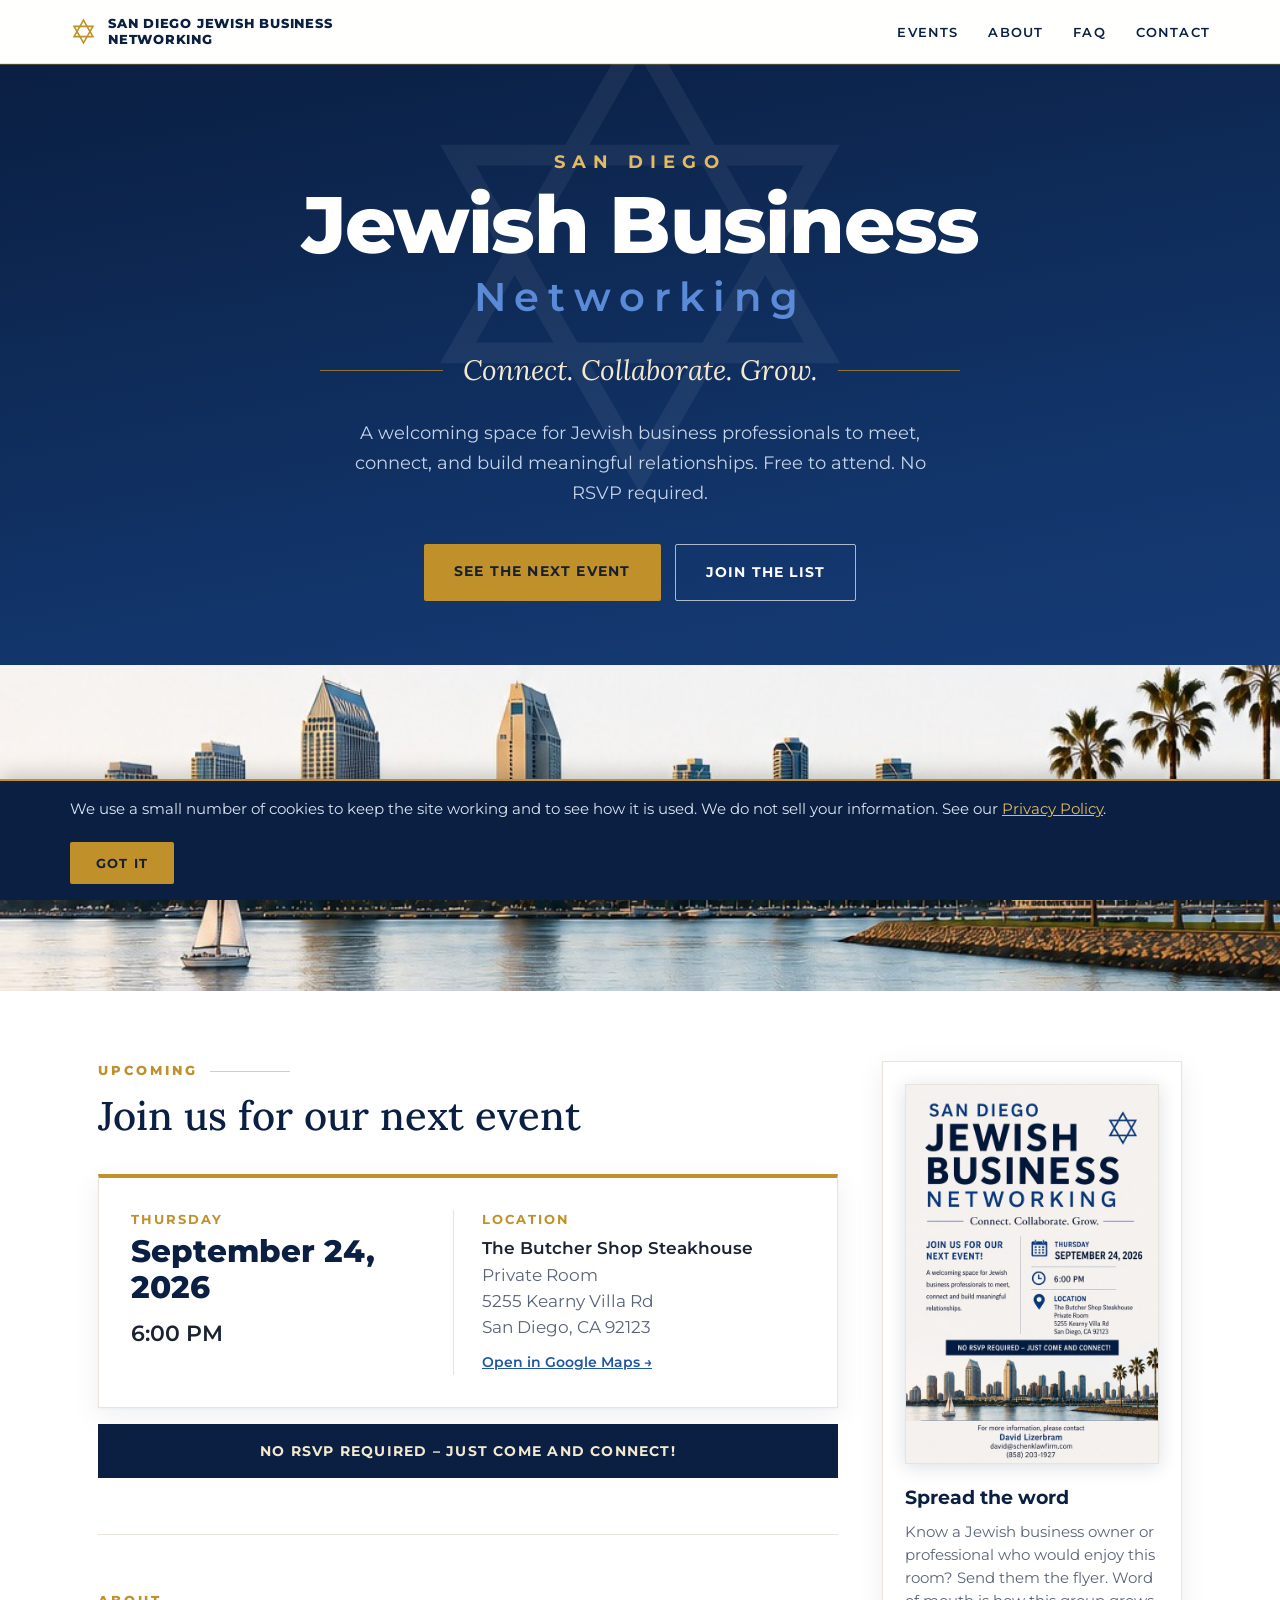
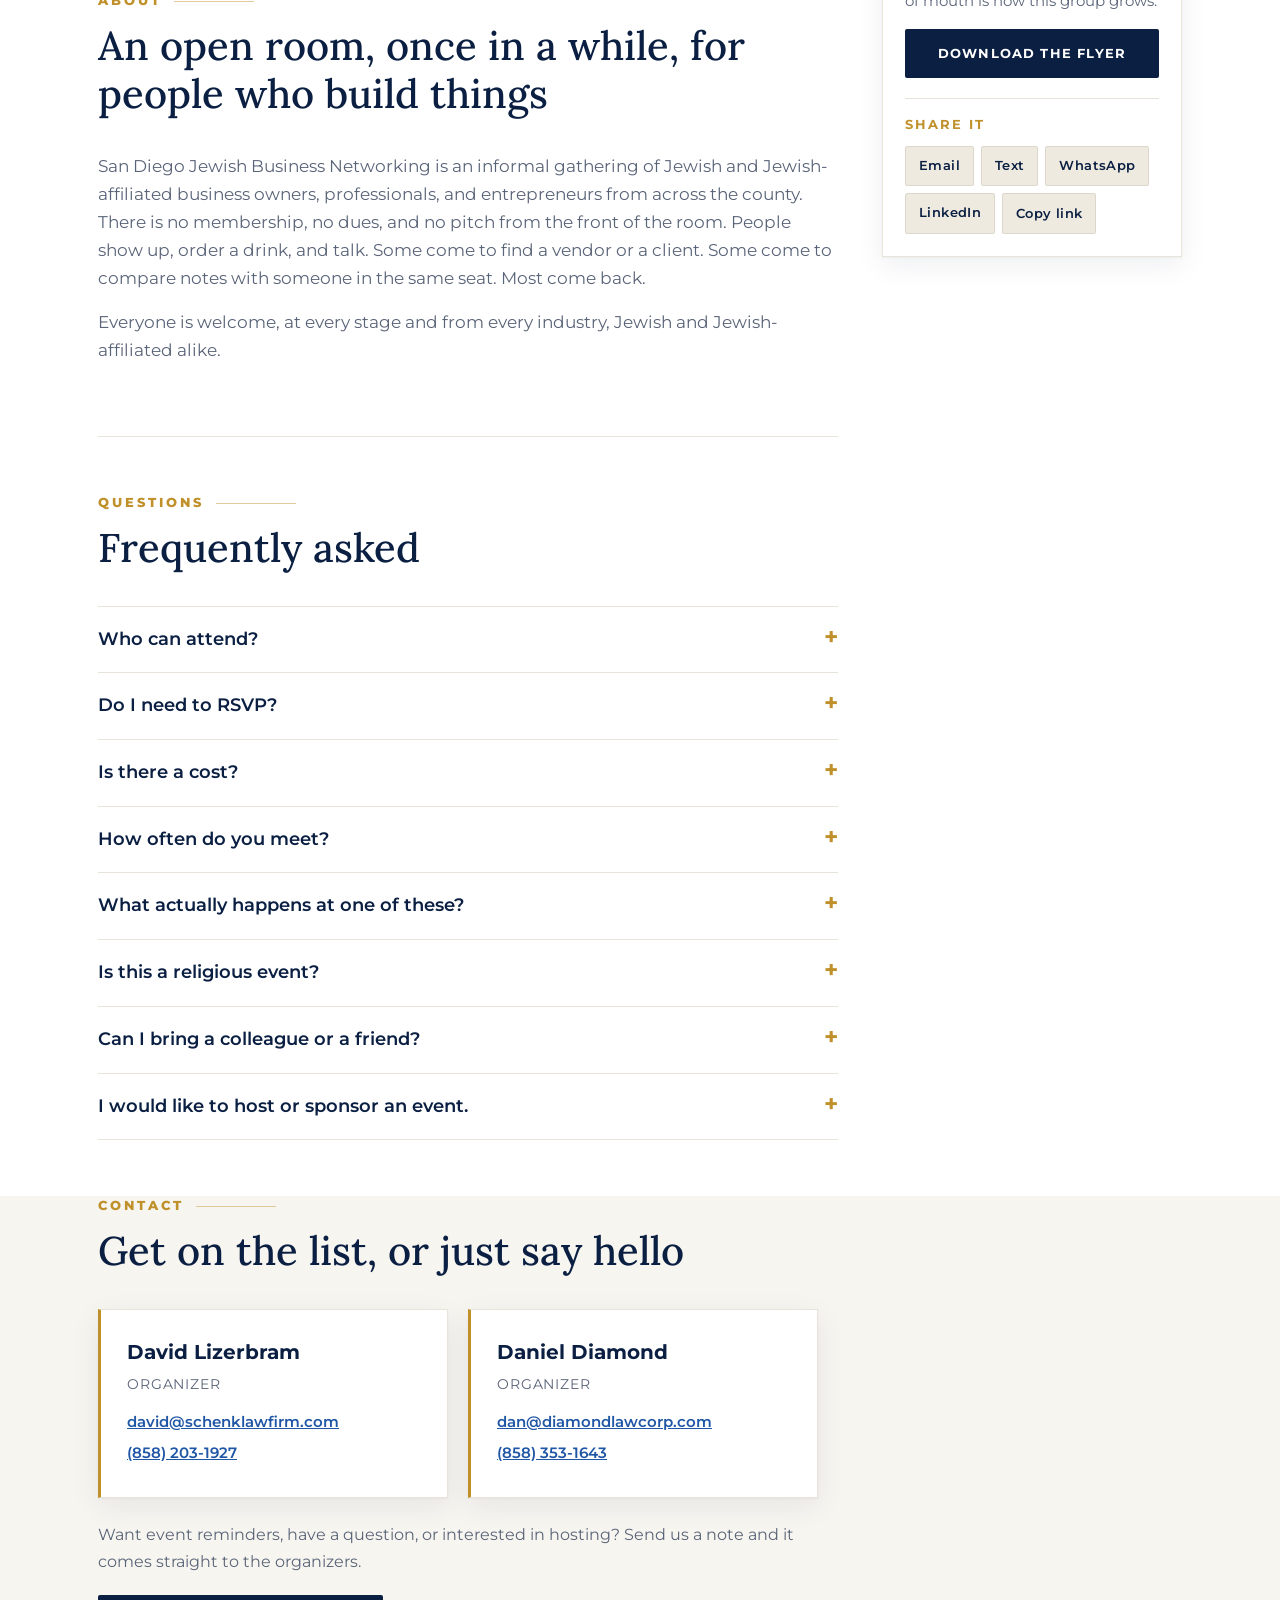
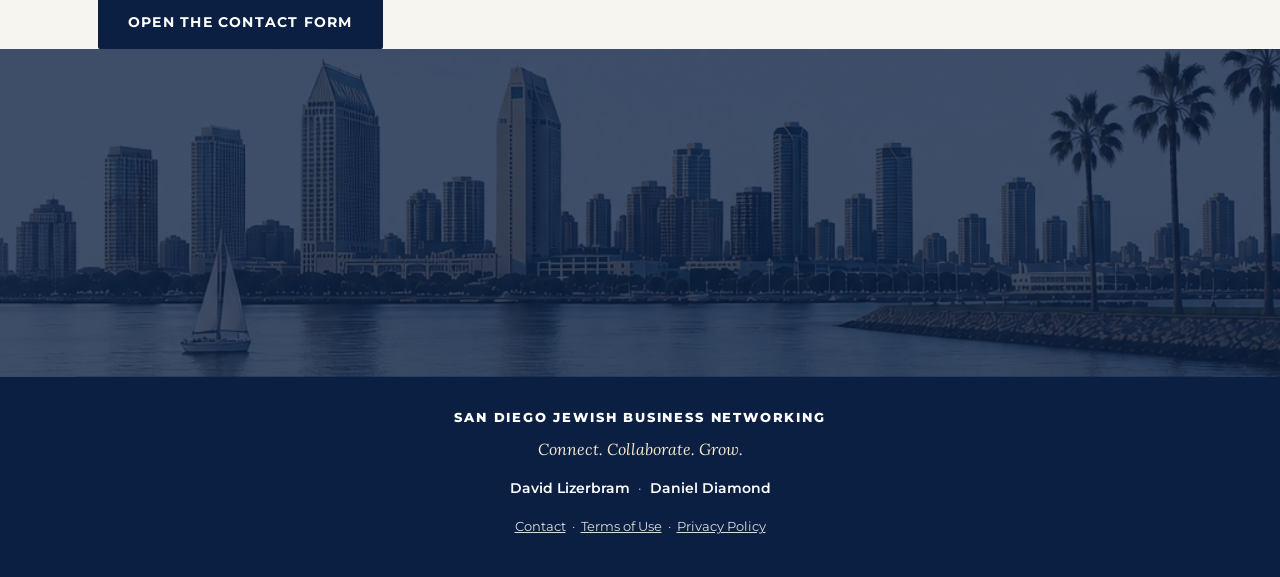
==== commit b961cab7: "Redesign: navy skyline hero, gold accents, sticky flyer sidebar, contact moves to its own page" ====
--- a/index.html
+++ b/index.html
@@ -10,60 +10,55 @@
 <meta property="og:description" content="Connect. Collaborate. Grow. A welcoming space for Jewish business professionals in San Diego.">
 <meta property="og:type" content="website">
 <meta property="og:url" content="https://sdjewishbusiness.com/">
+<meta property="og:image" content="https://sdjewishbusiness.com/assets/sdjbn-flyer-2026-09-24-preview.jpg">
 <link rel="preconnect" href="https://fonts.googleapis.com">
 <link rel="preconnect" href="https://fonts.gstatic.com" crossorigin>
-<link href="https://fonts.googleapis.com/css2?family=Montserrat:wght@400;600;700;800&family=Lora:ital,wght@0,400;0,500;1,400&display=swap" rel="stylesheet">
+<link href="https://fonts.googleapis.com/css2?family=Montserrat:wght@400;600;700;800&family=Lora:ital,wght@0,400;0,500;1,400;1,500&display=swap" rel="stylesheet">
 <link rel="stylesheet" href="/styles.css">
 </head>
 <body>
 
 <header>
   <div class="wrap bar">
-    <a class="brand" href="#top">
-      <svg viewBox="0 0 100 100" aria-hidden="true" fill="none" stroke="currentColor" stroke-width="6">
-        <path d="M50 8 L85 69 L15 69 Z"/><path d="M50 92 L15 31 L85 31 Z"/>
-      </svg>
+    <a class="brand" href="/">
+      <svg viewBox="0 0 100 100" aria-hidden="true" fill="none" stroke="currentColor" stroke-width="6"><path d="M50 8 L85 69 L15 69 Z"/><path d="M50 92 L15 31 L85 31 Z"/></svg>
       <b>San Diego Jewish Business Networking</b>
     </a>
     <nav>
-      <a href="#events">Events</a>
-      <a href="#about">About</a>
-      <a href="#faq">FAQ</a>
-      <a href="#contact">Contact</a>
+      <a href="/#events">Events</a>
+      <a href="/#about">About</a>
+      <a href="/#faq">FAQ</a>
+      <a href="/contact.html">Contact</a>
     </nav>
   </div>
 </header>
 
-<a id="top"></a>
 <div class="hero">
-  <svg class="star" viewBox="0 0 100 100" aria-hidden="true" fill="none" stroke="currentColor" stroke-width="5">
+  <svg class="star" viewBox="0 0 100 100" aria-hidden="true" fill="none" stroke="currentColor" stroke-width="4">
     <path d="M50 8 L85 69 L15 69 Z"/><path d="M50 92 L15 31 L85 31 Z"/>
   </svg>
-  <div class="wrap">
+  <div class="wrap inner">
     <p class="kicker">San Diego</p>
     <h1>Jewish Business<span class="thin">Networking</span></h1>
     <p class="tagline">Connect. Collaborate. Grow.</p>
     <p class="lede">A welcoming space for Jewish business professionals to meet, connect, and build meaningful relationships. Free to attend. No RSVP required.</p>
     <div class="cta">
-      <a class="btn btn-primary" href="#events">See the next event</a>
-      <a class="btn btn-ghost" href="#contact">Join the list</a>
-    </div>
-  </div>
-</div>
-
-<main class="wrap">
-
-<!-- ============================================================
-     UPCOMING EVENTS
-     To add or change an event, copy one <div class="event"> block
-     and edit the text inside it. Delete a block when it is past.
-     ============================================================ -->
-<section id="events">
-  <h2>Upcoming</h2>
-  <p class="h2sub">Join us for our next event</p>
-
-  <div class="events-grid">
-    <div>
+      <a class="btn btn-gold" href="#events">See the next event</a>
+      <a class="btn btn-onnavy" href="/contact.html">Join the list</a>
+    </div>
+  </div>
+  <div class="skyline-wrap">
+    <img class="skyline" src="/assets/skyline.jpg" alt="The San Diego skyline seen across the bay" width="1024" height="262">
+  </div>
+</div>
+
+<div class="band-white">
+<div class="wrap page-grid">
+  <div class="col-main">
+
+    <section id="events">
+      <h2>Upcoming</h2>
+      <p class="h2sub">Join us for our next event</p>
       <div class="event">
         <div class="when">
           <div class="day">Thursday</div>
@@ -82,83 +77,89 @@
         </div>
       </div>
       <div class="banner">No RSVP required &ndash; just come and connect!</div>
-    </div>
-
-    <aside class="flyer-side">
-      <a href="/assets/sdjbn-flyer-2026-09-24.jpg" target="_blank" rel="noopener">
-        <img src="/assets/sdjbn-flyer-2026-09-24-preview.jpg" alt="Flyer for the September 24, 2026 San Diego Jewish Business Networking event" width="900" height="1350">
-      </a>
-      <h3>Spread the word</h3>
-      <p>Know a Jewish business owner or professional who would enjoy this room? Send them the flyer. Word of mouth is how this group grows.</p>
-      <a class="btn btn-primary" href="/assets/sdjbn-flyer-2026-09-24.jpg" download="San Diego Jewish Business Networking - September 24 2026.jpg">Download the flyer</a>
-      <div class="share">
-        <div class="label">Share it</div>
-        <div class="share-row">
-          <a href="mailto:?subject=San%20Diego%20Jewish%20Business%20Networking%20-%20September%2024&amp;body=Thought%20you%20might%20like%20this.%20It%20is%20a%20casual%20networking%20night%20for%20Jewish%20business%20people%20in%20San%20Diego.%20No%20RSVP%2C%20no%20cost.%20Details%20and%20flyer%3A%20https%3A%2F%2Fsdjewishbusiness.com">Email</a>
-          <a href="sms:?&amp;body=Thought%20you%20might%20like%20this%20-%20San%20Diego%20Jewish%20Business%20Networking%2C%20Sept%2024.%20https%3A%2F%2Fsdjewishbusiness.com">Text</a>
-          <a href="https://wa.me/?text=Thought%20you%20might%20like%20this%20-%20San%20Diego%20Jewish%20Business%20Networking%2C%20Sept%2024.%20https%3A%2F%2Fsdjewishbusiness.com" target="_blank" rel="noopener">WhatsApp</a>
-          <a href="https://www.linkedin.com/sharing/share-offsite/?url=https%3A%2F%2Fsdjewishbusiness.com" target="_blank" rel="noopener">LinkedIn</a>
-          <button type="button" id="copy-link">Copy link</button>
-          <span class="copied" id="copied">Copied</span>
+    </section>
+
+    <section id="about">
+      <h2>About</h2>
+      <p class="h2sub">An open room, once in a while, for people who build things</p>
+      <div class="prose">
+        <p>San Diego Jewish Business Networking is an informal gathering of Jewish and Jewish-affiliated business owners, professionals, and entrepreneurs from across the county. There is no membership, no dues, and no pitch from the front of the room. People show up, order a drink, and talk. Some come to find a vendor or a client. Some come to compare notes with someone in the same seat. Most come back.</p>
+        <p>Everyone is welcome, at every stage and from every industry, Jewish and Jewish-affiliated alike.</p>
+      </div>
+    </section>
+
+    <section id="faq">
+      <h2>Questions</h2>
+      <p class="h2sub">Frequently asked</p>
+
+      <details>
+        <summary>Who can attend?</summary>
+        <p>Any Jewish or Jewish-affiliated business owner, professional, or entrepreneur in the San Diego area. Every industry, every stage, from someone with an idea to someone running a company of two hundred people.</p>
+      </details>
+
+      <details>
+        <summary>Do I need to RSVP?</summary>
+        <p>No. Just show up. If you would like a reminder before each event, use the <a href="/contact.html">contact form</a> to get on the email list.</p>
+      </details>
+
+      <details>
+        <summary>Is there a cost?</summary>
+        <p>There is no cost to attend and no membership fee. You buy your own food and drinks.</p>
+      </details>
+
+      <details>
+        <summary>How often do you meet?</summary>
+        <p>Every few months, usually on a weekday evening. Upcoming dates are always posted at the top of this page.</p>
+      </details>
+
+      <details>
+        <summary>What actually happens at one of these?</summary>
+        <p>Drinks and conversation. No timed rotations, no speaker, no thirty-second introductions around the table. Come when you can, leave when you need to.</p>
+      </details>
+
+      <details>
+        <summary>Is this a religious event?</summary>
+        <p>No. It is a business networking group for Jewish professionals. There is no service, no program, and no expectation about observance. No food is served. However, please let us know if any accommodations are required.</p>
+      </details>
+
+      <details>
+        <summary>Can I bring a colleague or a friend?</summary>
+        <p>Yes, please do. Word of mouth is how the group has grown.</p>
+      </details>
+
+      <details>
+        <summary>I would like to host or sponsor an event.</summary>
+        <p>Great. Send a note through the <a href="/contact.html">contact form</a> and we will talk.</p>
+      </details>
+    </section>
+
+  </div>
+    <aside class="side-col">
+      <div class="flyer-side">
+        <a href="/assets/sdjbn-flyer-2026-09-24.jpg" target="_blank" rel="noopener">
+          <img src="/assets/sdjbn-flyer-2026-09-24-preview.jpg" alt="Flyer for the September 24, 2026 San Diego Jewish Business Networking event" width="600" height="900">
+        </a>
+        <h3>Spread the word</h3>
+        <p>Know a Jewish business owner or professional who would enjoy this room? Send them the flyer. Word of mouth is how this group grows.</p>
+        <a class="btn btn-primary" href="/assets/sdjbn-flyer-2026-09-24.jpg" download="San Diego Jewish Business Networking - September 24 2026.jpg">Download the flyer</a>
+        <div class="share">
+          <div class="label">Share it</div>
+          <div class="share-row">
+            <a href="mailto:?subject=San%20Diego%20Jewish%20Business%20Networking%20-%20September%2024&amp;body=Thought%20you%20might%20like%20this.%20It%20is%20a%20casual%20networking%20night%20for%20Jewish%20business%20people%20in%20San%20Diego.%20No%20RSVP%2C%20no%20cost.%20Details%20and%20flyer%3A%20https%3A%2F%2Fsdjewishbusiness.com" target="_blank" rel="noopener">Email</a>
+            <a href="sms:?&amp;body=Thought%20you%20might%20like%20this%20-%20San%20Diego%20Jewish%20Business%20Networking%2C%20Sept%2024.%20https%3A%2F%2Fsdjewishbusiness.com" target="_blank" rel="noopener">Text</a>
+            <a href="https://wa.me/?text=Thought%20you%20might%20like%20this%20-%20San%20Diego%20Jewish%20Business%20Networking%2C%20Sept%2024.%20https%3A%2F%2Fsdjewishbusiness.com" target="_blank" rel="noopener">WhatsApp</a>
+            <a href="https://www.linkedin.com/sharing/share-offsite/?url=https%3A%2F%2Fsdjewishbusiness.com" target="_blank" rel="noopener">LinkedIn</a>
+            <button type="button" id="copy-link">Copy link</button>
+            <span class="copied" id="copied">Copied</span>
+          </div>
         </div>
       </div>
     </aside>
-  </div>
-</section>
-
-<section id="about">
-  <h2>About</h2>
-  <p class="h2sub">An open room, once in a while, for people who build things</p>
-  <p style="max-width:70ch;color:var(--muted)">San Diego Jewish Business Networking is an informal gathering of Jewish and Jewish-affiliated business owners, professionals, and entrepreneurs from across the county. There is no membership, no dues, and no pitch from the front of the room. People show up, order a drink, and talk. Some come to find a vendor or a client. Some come to compare notes with someone in the same seat. Most come back.</p>
-  <p style="max-width:70ch;color:var(--muted)">Everyone is welcome, at every stage and from every industry, Jewish and Jewish-affiliated alike.</p>
-</section>
-
-<section id="faq">
-  <h2>Questions</h2>
-  <p class="h2sub">Frequently asked</p>
-
-  <details>
-    <summary>Who can attend?</summary>
-    <p>Any Jewish or Jewish-affiliated business owner, professional, or entrepreneur in the San Diego area. Every industry, every stage, from someone with an idea to someone running a company of two hundred people.</p>
-  </details>
-
-  <details>
-    <summary>Do I need to RSVP?</summary>
-    <p>No. Just show up. If you would like a reminder before each event, use the form on this page to get on the email list.</p>
-  </details>
-
-  <details>
-    <summary>Is there a cost?</summary>
-    <p>There is no cost to attend and no membership fee. You buy your own food and drinks.</p>
-  </details>
-
-  <details>
-    <summary>How often do you meet?</summary>
-    <p>Every few months, usually on a weekday evening. Upcoming dates are always posted at the top of this page.</p>
-  </details>
-
-  <details>
-    <summary>What actually happens at one of these?</summary>
-    <p>Drinks and conversation. No timed rotations, no speaker, no thirty-second introductions around the table. Come when you can, leave when you need to.</p>
-  </details>
-
-  <details>
-    <summary>Is this a religious event?</summary>
-    <p>No. It is a business networking group for Jewish professionals. There is no service, no program, and no expectation about observance. No food is served. However, please let us know if any accommodations are required.</p>
-  </details>
-
-  <details>
-    <summary>Can I bring a colleague or a friend?</summary>
-    <p>Yes, please do. Word of mouth is how the group has grown.</p>
-  </details>
-
-  <details>
-    <summary>I would like to host or sponsor an event.</summary>
-    <p>Great. Send a note through the form on this page and we will talk.</p>
-  </details>
-</section>
-
-<section id="contact">
+</div>
+</div>
+
+<div class="band-cream">
+<section id="contact" class="wrap">
   <h2>Contact</h2>
   <p class="h2sub">Get on the list, or just say hello</p>
   <div class="organizers">
@@ -175,50 +176,27 @@
       <a href="tel:+18583531643">(858) 353-1643</a>
     </div>
   </div>
-  <p class="contact-note">Use the form below to join the email list, ask a question, or offer to host. You can also reach out to either organizer directly.</p>
-
-  <div class="formbox">
-    <iframe
-      src="https://docs.google.com/forms/d/e/1FAIpQLScN3s3OpyhSgrwwFnQuwfX8qYJ1UTOTTmILwfMf32BHYEknPw/viewform?embedded=true"
-      title="San Diego Jewish Business Networking contact form"
-      height="866" frameborder="0" marginheight="0" marginwidth="0" loading="lazy">Loading&hellip;</iframe>
-  </div>
-  <p class="contact-note small">We use what you send us to reply to you and to let you know about upcoming events. We do not sell or share your information without your permission. See our <a href="/privacy.html">Privacy Policy</a>.</p>
+  <p class="contact-note">Want event reminders, have a question, or interested in hosting? Send us a note and it comes straight to the organizers.</p>
+  <a class="btn btn-primary" href="/contact.html">Open the contact form</a>
 </section>
-
-</main>
+</div>
 
 <footer>
-  <div class="wrap">
+  <img class="fsky" src="/assets/skyline.jpg" alt="" aria-hidden="true" width="1024" height="262">
+  <div class="wrap fbody">
     <div class="fbrand">San Diego Jewish Business Networking</div>
-    <div>Connect. Collaborate. Grow.</div>
-    <div style="margin-top:12px">
+    <div class="ftag">Connect. Collaborate. Grow.</div>
+    <div style="margin-top:14px">
       <a href="mailto:david@schenklawfirm.com">David Lizerbram</a> &nbsp;&middot;&nbsp;
       <a href="mailto:dan@diamondlawcorp.com">Daniel Diamond</a>
     </div>
     <div class="legal-links">
+      <a href="/contact.html">Contact</a> &nbsp;&middot;&nbsp;
       <a href="/terms.html">Terms of Use</a> &nbsp;&middot;&nbsp;
       <a href="/privacy.html">Privacy Policy</a>
     </div>
   </div>
 </footer>
-
-<script>
-(function(){
-  var b=document.getElementById('copy-link'), n=document.getElementById('copied');
-  if(!b) return;
-  b.addEventListener('click',function(){
-    var done=function(){n.classList.add('show');setTimeout(function(){n.classList.remove('show');},2000);};
-    if(navigator.clipboard&&navigator.clipboard.writeText){
-      navigator.clipboard.writeText('https://sdjewishbusiness.com').then(done,function(){});
-    }else{
-      var t=document.createElement('textarea');t.value='https://sdjewishbusiness.com';
-      document.body.appendChild(t);t.select();try{document.execCommand('copy');done();}catch(e){}
-      document.body.removeChild(t);
-    }
-  });
-})();
-</script>
 
 <div id="cookie-notice" role="region" aria-label="Cookie notice">
   <div class="inner">
@@ -238,8 +216,20 @@
     box.classList.remove('show');
     try{localStorage.setItem(KEY,'1');}catch(e){}
   });
+  var b=document.getElementById('copy-link'), n=document.getElementById('copied');
+  if(b){
+    b.addEventListener('click',function(){
+      var done=function(){n.classList.add('show');setTimeout(function(){n.classList.remove('show');},2000);};
+      if(navigator.clipboard&&navigator.clipboard.writeText){
+        navigator.clipboard.writeText('https://sdjewishbusiness.com').then(done,function(){});
+      }else{
+        var t=document.createElement('textarea');t.value='https://sdjewishbusiness.com';
+        document.body.appendChild(t);t.select();try{document.execCommand('copy');done();}catch(e){}
+        document.body.removeChild(t);
+      }
+    });
+  }
 })();
 </script>
-
 </body>
 </html>
--- a/styles.css
+++ b/styles.css
@@ -1,199 +1,176 @@
   :root{
-    --navy:#0f2b57;
-    --navy-deep:#0a1f42;
+    --navy:#0a1f42;
+    --navy-2:#12356b;
     --blue:#1f56a5;
-    --blue-light:#3d7ad1;
-    --cream:#f6f4ef;
-    --cream-2:#efece5;
-    --ink:#1c2433;
-    --muted:#55607a;
-    --line:#d9d4ca;
-    --max:1080px;
+    --blue-light:#5b8ad6;
+    --gold:#c0912b;
+    --gold-light:#e2bb63;
+    --cream:#f7f5f0;
+    --cream-2:#efeae0;
+    --white:#fff;
+    --ink:#1b2333;
+    --muted:#5a6478;
+    --line:#ddd7cb;
+    --line-soft:#e9e4d9;
+    --max:1140px;
+    --shadow:0 1px 2px rgba(10,31,66,.04),0 8px 28px rgba(10,31,66,.07);
   }
   *{box-sizing:border-box}
   html{scroll-behavior:smooth}
+  html,body{overflow-x:hidden}
+  img,iframe{max-width:100%}
   body{
     margin:0;background:var(--cream);color:var(--ink);
     font-family:Montserrat,-apple-system,BlinkMacSystemFont,"Segoe UI",Helvetica,Arial,sans-serif;
     font-size:17px;line-height:1.65;-webkit-font-smoothing:antialiased;
   }
-  .wrap{max-width:var(--max);margin:0 auto;padding:0 24px}
+  .wrap{max-width:var(--max);margin:0 auto;padding:0 28px}
   a{color:var(--blue)}
 
   /* ---------- header ---------- */
   header{
-    position:sticky;top:0;z-index:50;background:rgba(246,244,239,.94);
-    backdrop-filter:saturate(180%) blur(8px);border-bottom:1px solid var(--line);
-  }
-  .bar{display:flex;align-items:center;justify-content:space-between;gap:16px;padding:14px 0}
-  .brand{display:flex;align-items:center;gap:10px;text-decoration:none;color:var(--navy)}
-  .brand svg{width:26px;height:26px;flex:none}
-  .brand b{font-weight:800;letter-spacing:.06em;font-size:13px;line-height:1.25;text-transform:uppercase;max-width:230px}
+    position:sticky;top:0;z-index:50;background:rgba(255,255,255,.94);
+    backdrop-filter:saturate(180%) blur(10px);border-bottom:1px solid var(--line-soft);
+    box-shadow:0 1px 0 rgba(192,145,43,.35);
+  }
+  .bar{display:flex;align-items:center;justify-content:space-between;gap:16px;padding:15px 0}
+  .brand{display:flex;align-items:center;gap:11px;text-decoration:none;color:var(--navy)}
+  .brand svg{width:27px;height:27px;flex:none;color:var(--gold)}
+  .brand b{
+    font-weight:800;letter-spacing:.06em;font-size:13px;line-height:1.25;
+    text-transform:uppercase;max-width:240px;
+  }
   @media(max-width:420px){.brand b{font-size:11px;max-width:190px}}
   nav a{
     text-decoration:none;color:var(--navy);font-weight:600;font-size:13px;
-    letter-spacing:.08em;text-transform:uppercase;margin-left:26px;white-space:nowrap;
-  }
-  nav a:hover{color:var(--blue-light)}
-  @media(max-width:720px){
+    letter-spacing:.09em;text-transform:uppercase;margin-left:26px;white-space:nowrap;
+    padding-bottom:2px;border-bottom:2px solid transparent;
+  }
+  nav a:hover{color:var(--blue);border-bottom-color:var(--gold)}
+  @media(max-width:760px){
     .bar{flex-direction:column;align-items:flex-start;gap:10px}
-    nav{display:flex;flex-wrap:wrap;gap:0 4px}
+    nav{display:flex;flex-wrap:wrap}
     nav a{margin:0 18px 0 0;font-size:12px}
   }
 
   /* ---------- hero ---------- */
-  .hero{padding:76px 0 56px;text-align:center;position:relative;overflow:hidden}
+  .hero{
+    position:relative;overflow:hidden;text-align:center;color:#fff;
+    background:linear-gradient(170deg,#0a1f42 0%,#12356b 52%,#1b4382 100%);
+    padding:84px 0 0;
+  }
   .hero .star{
-    position:absolute;right:-40px;top:20px;width:220px;opacity:.07;color:var(--navy);
-    pointer-events:none;
-  }
+    position:absolute;left:50%;top:-70px;transform:translateX(-50%);
+    width:520px;opacity:.055;color:#fff;pointer-events:none;
+  }
+  .hero .inner{position:relative;z-index:2;padding-bottom:64px}
   .kicker{
-    font-weight:700;letter-spacing:.34em;text-transform:uppercase;
-    color:var(--blue);font-size:clamp(14px,2.4vw,20px);margin:0 0 4px;
+    font-weight:700;letter-spacing:.4em;text-transform:uppercase;
+    color:var(--gold-light);font-size:clamp(13px,2.2vw,18px);margin:0 0 8px;
   }
   h1{
-    font-weight:800;color:var(--navy-deep);margin:0;
-    font-size:clamp(38px,8.5vw,84px);line-height:.98;letter-spacing:-.02em;
+    font-weight:800;color:#fff;margin:0;
+    font-size:clamp(36px,8vw,80px);line-height:1;letter-spacing:-.02em;
   }
   h1 .thin{
-    display:block;font-weight:600;color:var(--blue);
-    font-size:clamp(19px,4.2vw,42px);letter-spacing:.2em;margin-top:10px;
+    display:block;font-weight:600;color:var(--blue-light);
+    font-size:clamp(18px,4vw,40px);letter-spacing:.22em;margin-top:12px;
   }
   .tagline{
-    font-family:Lora,Georgia,serif;font-size:clamp(19px,3vw,27px);color:var(--navy);
-    margin:26px auto 0;display:flex;align-items:center;justify-content:center;gap:18px;max-width:620px;
-  }
-  .tagline::before,.tagline::after{content:"";height:1px;background:var(--navy);flex:1;opacity:.45}
-  .lede{max-width:640px;margin:26px auto 0;color:var(--muted);font-size:18px}
-  .cta{display:flex;gap:12px;justify-content:center;flex-wrap:wrap;margin-top:32px}
+    font-family:Lora,Georgia,serif;font-size:clamp(19px,3vw,28px);color:#f4e9cf;
+    margin:30px auto 0;display:flex;align-items:center;justify-content:center;
+    gap:20px;max-width:640px;font-style:italic;
+  }
+  .tagline::before,.tagline::after{content:"";height:1px;background:var(--gold);flex:1;opacity:.7}
+  .lede{max-width:620px;margin:26px auto 0;color:#c5d3e8;font-size:18px}
+  .cta{display:flex;gap:14px;justify-content:center;flex-wrap:wrap;margin-top:36px}
   .btn{
-    display:inline-block;text-decoration:none;font-weight:700;font-size:14px;
-    letter-spacing:.08em;text-transform:uppercase;padding:15px 28px;border-radius:2px;
-    transition:transform .12s ease, background .12s ease;
+    display:inline-block;text-decoration:none;font-weight:700;font-size:13.5px;
+    letter-spacing:.09em;text-transform:uppercase;padding:16px 30px;border-radius:2px;
+    transition:transform .12s ease,background .15s ease,color .15s ease,border-color .15s ease;
   }
   .btn:hover{transform:translateY(-1px)}
+  .btn-gold{background:var(--gold);color:#17202f}
+  .btn-gold:hover{background:var(--gold-light)}
+  .btn-onnavy{border:1.5px solid rgba(255,255,255,.65);color:#fff}
+  .btn-onnavy:hover{background:#fff;color:var(--navy)}
   .btn-primary{background:var(--navy);color:#fff}
   .btn-primary:hover{background:var(--blue)}
   .btn-ghost{border:1.5px solid var(--navy);color:var(--navy)}
   .btn-ghost:hover{background:var(--navy);color:#fff}
+  .skyline{
+    display:block;width:100%;height:auto;position:relative;z-index:1;
+    margin-bottom:-1px;
+  }
+  .skyline-wrap{position:relative}
+  .skyline-wrap::after{
+    content:"";position:absolute;inset:0;pointer-events:none;
+    background:linear-gradient(180deg,rgba(10,31,66,.55) 0%,rgba(10,31,66,0) 42%);
+  }
 
   /* ---------- sections ---------- */
-  section{padding:64px 0;border-top:1px solid var(--line)}
-  section:first-of-type{border-top:0}
+  .band-white{background:var(--white)}
+  .band-cream{background:var(--cream)}
+  section{padding:70px 0}
   h2{
-    font-size:13px;font-weight:800;letter-spacing:.22em;text-transform:uppercase;
-    color:var(--blue);margin:0 0 8px;
-  }
+    font-size:12.5px;font-weight:800;letter-spacing:.24em;text-transform:uppercase;
+    color:var(--gold);margin:0 0 10px;display:flex;align-items:center;gap:12px;
+  }
+  h2::after{content:"";height:1px;background:var(--gold);opacity:.45;flex:1;max-width:80px}
   .h2sub{
-    font-family:Lora,Georgia,serif;font-size:clamp(27px,4.6vw,40px);color:var(--navy-deep);
-    margin:0 0 32px;line-height:1.2;font-weight:500;
-  }
+    font-family:Lora,Georgia,serif;font-size:clamp(27px,4.4vw,40px);color:var(--navy);
+    margin:0 0 34px;line-height:1.2;font-weight:500;
+  }
+  .prose{color:var(--muted);max-width:68ch}
+  .prose p{margin:0 0 16px}
+
+  /* ---------- page grid + sidebar ---------- */
+  .page-grid{display:grid;grid-template-columns:minmax(0,1fr) 300px;gap:44px;align-items:start}
+  @media(max-width:940px){.page-grid{grid-template-columns:1fr;gap:0}}
+  .col-main > section:first-child{padding-top:70px}
+  .col-main > section{padding:56px 0}
+  .col-main > section + section{border-top:1px solid var(--line-soft)}
+  .side-col{padding:70px 0}
+  @media(max-width:940px){.side-col{padding:0 0 60px}}
 
   /* ---------- event card ---------- */
   .event{
-    background:#fff;border:1px solid var(--line);border-left:5px solid var(--navy);
-    padding:32px;display:grid;grid-template-columns:1fr 1fr;gap:28px;
-  }
-  .event + .event{margin-top:18px}
+    background:var(--white);border:1px solid var(--line-soft);border-top:4px solid var(--gold);
+    box-shadow:var(--shadow);padding:32px;display:grid;grid-template-columns:1fr 1fr;gap:28px;
+  }
   @media(max-width:720px){.event{grid-template-columns:1fr;padding:26px}}
-  .event .when{border-right:1px solid var(--line);padding-right:28px}
-  @media(max-width:720px){.event .when{border-right:0;border-bottom:1px solid var(--line);padding:0 0 22px}}
-  .day{font-weight:700;letter-spacing:.14em;text-transform:uppercase;color:var(--blue);font-size:13px}
-  .date{font-weight:800;color:var(--navy-deep);font-size:clamp(24px,4vw,32px);line-height:1.15;margin:2px 0 10px}
+  .event .when{border-right:1px solid var(--line-soft);padding-right:28px}
+  @media(max-width:720px){.event .when{border-right:0;border-bottom:1px solid var(--line-soft);padding:0 0 22px}}
+  .day{font-weight:700;letter-spacing:.16em;text-transform:uppercase;color:var(--gold);font-size:12.5px}
+  .date{font-weight:800;color:var(--navy);font-size:clamp(24px,3.4vw,31px);line-height:1.15;margin:4px 0 10px}
   .time{font-size:22px;font-weight:600;color:var(--ink)}
-  .label{font-weight:700;letter-spacing:.14em;text-transform:uppercase;color:var(--blue);font-size:13px;margin-bottom:4px}
+  .label{font-weight:700;letter-spacing:.16em;text-transform:uppercase;color:var(--gold);font-size:12.5px;margin-bottom:5px}
   .addr{color:var(--muted);line-height:1.55}
   .addr strong{color:var(--ink);font-weight:600}
   .banner{
-    background:var(--navy-deep);color:#fff;text-align:center;font-weight:700;
-    letter-spacing:.08em;text-transform:uppercase;font-size:14px;padding:15px 20px;margin-top:18px;
+    background:var(--navy);color:#f4e9cf;text-align:center;font-weight:700;
+    letter-spacing:.09em;text-transform:uppercase;font-size:13.5px;padding:16px 20px;margin-top:16px;
   }
   .maplink{display:inline-block;margin-top:10px;font-size:14px;font-weight:600}
 
-  /* ---------- faq ---------- */
-  details{border-bottom:1px solid var(--line);padding:18px 0}
-  details:first-of-type{border-top:1px solid var(--line)}
-  summary{
-    cursor:pointer;list-style:none;font-weight:600;color:var(--navy-deep);font-size:18px;
-    display:flex;justify-content:space-between;align-items:flex-start;gap:16px;
-  }
-  summary::-webkit-details-marker{display:none}
-  summary::after{content:"+";color:var(--blue);font-weight:700;font-size:24px;line-height:1;flex:none}
-  details[open] summary::after{content:"\2013"}
-  details p{color:var(--muted);margin:12px 0 0;max-width:70ch}
-
-  /* ---------- contact ---------- */
-  .organizers{display:grid;grid-template-columns:1fr 1fr;gap:18px;max-width:664px}
-  @media(max-width:640px){.organizers{grid-template-columns:1fr}}
-  .card{background:#fff;border:1px solid var(--line);padding:24px}
-  .card h3{margin:0 0 4px;font-size:20px;color:var(--navy-deep)}
-  .card .role{color:var(--muted);font-size:15px;margin:0 0 14px}
-  .card a{display:block;font-weight:600;font-size:15px;margin-bottom:6px;overflow-wrap:anywhere}
-  .contact-note{color:var(--muted);font-size:16px;margin:20px 0 18px;max-width:664px}
-  .contact-note.small{font-size:14px;margin:12px 0 0}
-  .formbox{background:#fff;border:1px solid var(--line);padding:8px;max-width:664px}
-  .formbox iframe{width:100%;height:866px;border:0;display:block}
-
-  /* ---------- footer ---------- */
-  footer{background:var(--navy-deep);color:#c9d5e8;padding:40px 0;text-align:center;font-size:14px}
-  footer a{color:#fff;text-decoration:none;font-weight:600}
-  footer .fbrand{
-    color:#fff;font-weight:800;letter-spacing:.12em;text-transform:uppercase;
-    font-size:13px;margin-bottom:10px;
-  }
-  /* ---------- legal pages ---------- */
-  .legal{padding:56px 0 72px;max-width:80ch}
-  .legal h1{font-size:clamp(30px,5vw,44px);line-height:1.15;margin:0 0 6px}
-  .legal .eff{color:var(--muted);font-size:15px;margin:0 0 36px}
-  .legal h2{font-size:13px;letter-spacing:.18em;margin:36px 0 10px}
-  .legal h2:first-of-type{margin-top:0}
-  .legal p,.legal li{color:#333c4d;margin:0 0 14px}
-  .legal ul{padding-left:22px;margin:0 0 14px}
-  .legal .back{display:inline-block;margin-top:34px;font-weight:600;font-size:14px}
-  .flag{background:#fff6d9;border-left:4px solid #d8a800;padding:12px 16px;margin:0 0 20px;font-size:15px}
-
-  /* ---------- cookie notice ---------- */
-  #cookie-notice{
-    position:fixed;left:0;right:0;bottom:0;z-index:100;display:none;
-    background:var(--navy-deep);color:#dbe4f2;padding:16px 20px;
-    box-shadow:0 -2px 18px rgba(0,0,0,.18);
-  }
-  #cookie-notice.show{display:block}
-  #cookie-notice .inner{
-    max-width:var(--max);margin:0 auto;display:flex;align-items:center;
-    justify-content:space-between;gap:20px;flex-wrap:wrap;font-size:15px;
-  }
-  #cookie-notice a{color:#fff;text-decoration:underline}
-  #cookie-notice button{
-    background:#fff;color:var(--navy-deep);border:0;border-radius:2px;cursor:pointer;
-    font-family:inherit;font-weight:700;font-size:13px;letter-spacing:.08em;
-    text-transform:uppercase;padding:12px 24px;flex:none;
-  }
-  #cookie-notice button:hover{background:#e6ecf7}
-  footer .legal-links{margin-top:14px;font-size:13px}
-  footer .legal-links a{font-weight:400;text-decoration:underline;opacity:.85}
-
-
-  /* ---------- events layout + flyer sidebar ---------- */
-  .events-grid{display:grid;grid-template-columns:1fr 300px;gap:34px;align-items:start}
-  @media(max-width:900px){.events-grid{grid-template-columns:1fr;gap:26px}}
+  /* ---------- flyer sidebar ---------- */
   .flyer-side{
-    background:#fff;border:1px solid var(--line);padding:22px;
-    position:sticky;top:96px;
-  }
-  @media(max-width:900px){
+    background:var(--white);border:1px solid var(--line-soft);box-shadow:var(--shadow);
+    padding:22px;position:sticky;top:100px;
+  }
+  @media(max-width:940px){
     .flyer-side{position:static}
     .flyer-side img{max-width:320px;margin-left:auto;margin-right:auto}
     .flyer-side .btn{max-width:320px;margin-left:auto;margin-right:auto}
   }
   .flyer-side img{
-    width:100%;height:auto;display:block;border:1px solid var(--line);
-    box-shadow:0 2px 14px rgba(15,43,87,.12);margin-bottom:18px;
-  }
-  .flyer-side h3{margin:0 0 6px;font-size:19px;color:var(--navy-deep)}
+    width:100%;height:auto;display:block;border:1px solid var(--line-soft);
+    box-shadow:0 3px 18px rgba(10,31,66,.14);margin-bottom:18px;
+  }
+  .flyer-side h3{margin:0 0 6px;font-size:19px;color:var(--navy)}
   .flyer-side p{color:var(--muted);margin:0 0 16px;font-size:15px;line-height:1.55}
-  .flyer-side .btn{display:block;text-align:center;padding:13px 16px;font-size:13px}
-  .share{margin-top:20px;border-top:1px solid var(--line);padding-top:16px}
+  .flyer-side .btn{display:block;text-align:center;padding:14px 16px;font-size:13px}
+  .share{margin-top:20px;border-top:1px solid var(--line-soft);padding-top:16px}
   .share .label{margin-bottom:10px}
   .share-row{display:flex;flex-wrap:wrap;gap:7px}
   .share-row a,.share-row button{
@@ -201,6 +178,82 @@
     text-decoration:none;color:var(--navy);background:var(--cream-2);
     border:1px solid var(--line);border-radius:2px;padding:9px 13px;cursor:pointer;
   }
-  .share-row a:hover,.share-row button:hover{background:var(--navy);color:#fff;border-color:var(--navy)}
-  .copied{color:var(--blue);font-size:12.5px;font-weight:600;align-self:center;display:none}
+  .share-row a:hover,.share-row button:hover{background:var(--gold);color:#17202f;border-color:var(--gold)}
+  .copied{color:var(--gold);font-size:12.5px;font-weight:700;align-self:center;display:none}
   .copied.show{display:inline}
+
+  /* ---------- faq ---------- */
+  details{border-bottom:1px solid var(--line-soft);padding:18px 0}
+  details:first-of-type{border-top:1px solid var(--line-soft)}
+  summary{
+    cursor:pointer;list-style:none;font-weight:600;color:var(--navy);font-size:18px;
+    display:flex;justify-content:space-between;align-items:flex-start;gap:16px;
+  }
+  summary:hover{color:var(--blue)}
+  summary::-webkit-details-marker{display:none}
+  summary::after{content:"+";color:var(--gold);font-weight:700;font-size:24px;line-height:1;flex:none}
+  details[open] summary::after{content:"\2013"}
+  details p{color:var(--muted);margin:12px 0 0;max-width:68ch}
+
+  /* ---------- contact ---------- */
+  .organizers{display:grid;grid-template-columns:1fr 1fr;gap:20px;max-width:720px}
+  @media(max-width:640px){.organizers{grid-template-columns:1fr}}
+  .card{
+    background:var(--white);border:1px solid var(--line-soft);box-shadow:var(--shadow);
+    border-left:3px solid var(--gold);padding:26px;
+  }
+  .card h3{margin:0 0 4px;font-size:20px;color:var(--navy)}
+  .card .role{color:var(--muted);font-size:14px;margin:0 0 14px;letter-spacing:.06em;text-transform:uppercase}
+  .card a{display:block;font-weight:600;font-size:15px;margin-bottom:6px;overflow-wrap:anywhere}
+  .contact-note{color:var(--muted);font-size:16px;margin:24px 0 20px;max-width:68ch}
+  .contact-note.small{font-size:14px;margin:14px 0 0}
+
+  /* ---------- form page ---------- */
+  .formbox{background:var(--white);border:1px solid var(--line-soft);box-shadow:var(--shadow);padding:8px;max-width:664px}
+  .formbox iframe{width:100%;height:900px;border:0;display:block}
+
+  /* ---------- legal pages ---------- */
+  .legal{padding:56px 0 72px;max-width:80ch}
+  .legal h1{font-size:clamp(30px,5vw,44px);line-height:1.15;margin:0 0 6px;color:var(--navy)}
+  .legal .eff{color:var(--muted);font-size:15px;margin:0 0 36px}
+  .legal h2{font-size:12.5px;letter-spacing:.2em;margin:36px 0 10px}
+  .legal h2:first-of-type{margin-top:0}
+  .legal p,.legal li{color:#333c4d;margin:0 0 14px}
+  .legal ul{padding-left:22px;margin:0 0 14px}
+  .back{display:inline-block;margin-top:30px;font-weight:600;font-size:14px}
+
+  /* ---------- footer ---------- */
+  footer{
+    background:var(--navy);color:#c2d0e6;padding:0 0 40px;text-align:center;font-size:14px;
+    position:relative;
+  }
+  footer .fsky{display:block;width:100%;height:auto;opacity:.22;filter:grayscale(.4)}
+  footer .fbody{padding-top:30px}
+  footer a{color:#fff;text-decoration:none;font-weight:600}
+  footer a:hover{color:var(--gold-light)}
+  footer .fbrand{
+    color:#fff;font-weight:800;letter-spacing:.14em;text-transform:uppercase;
+    font-size:13px;margin-bottom:8px;
+  }
+  footer .ftag{font-family:Lora,Georgia,serif;font-style:italic;color:#f4e9cf;font-size:16px}
+  footer .legal-links{margin-top:16px;font-size:13px}
+  footer .legal-links a{font-weight:400;text-decoration:underline;opacity:.85}
+
+  /* ---------- cookie notice ---------- */
+  #cookie-notice{
+    position:fixed;left:0;right:0;bottom:0;z-index:100;display:none;
+    background:var(--navy);color:#dbe4f2;padding:16px 20px;
+    box-shadow:0 -2px 22px rgba(0,0,0,.24);border-top:2px solid var(--gold);
+  }
+  #cookie-notice.show{display:block}
+  #cookie-notice .inner{
+    max-width:var(--max);margin:0 auto;display:flex;align-items:center;
+    justify-content:space-between;gap:20px;flex-wrap:wrap;font-size:15px;
+  }
+  #cookie-notice a{color:var(--gold-light);text-decoration:underline}
+  #cookie-notice button{
+    background:var(--gold);color:#17202f;border:0;border-radius:2px;cursor:pointer;
+    font-family:inherit;font-weight:700;font-size:13px;letter-spacing:.09em;
+    text-transform:uppercase;padding:13px 26px;flex:none;
+  }
+  #cookie-notice button:hover{background:var(--gold-light)}
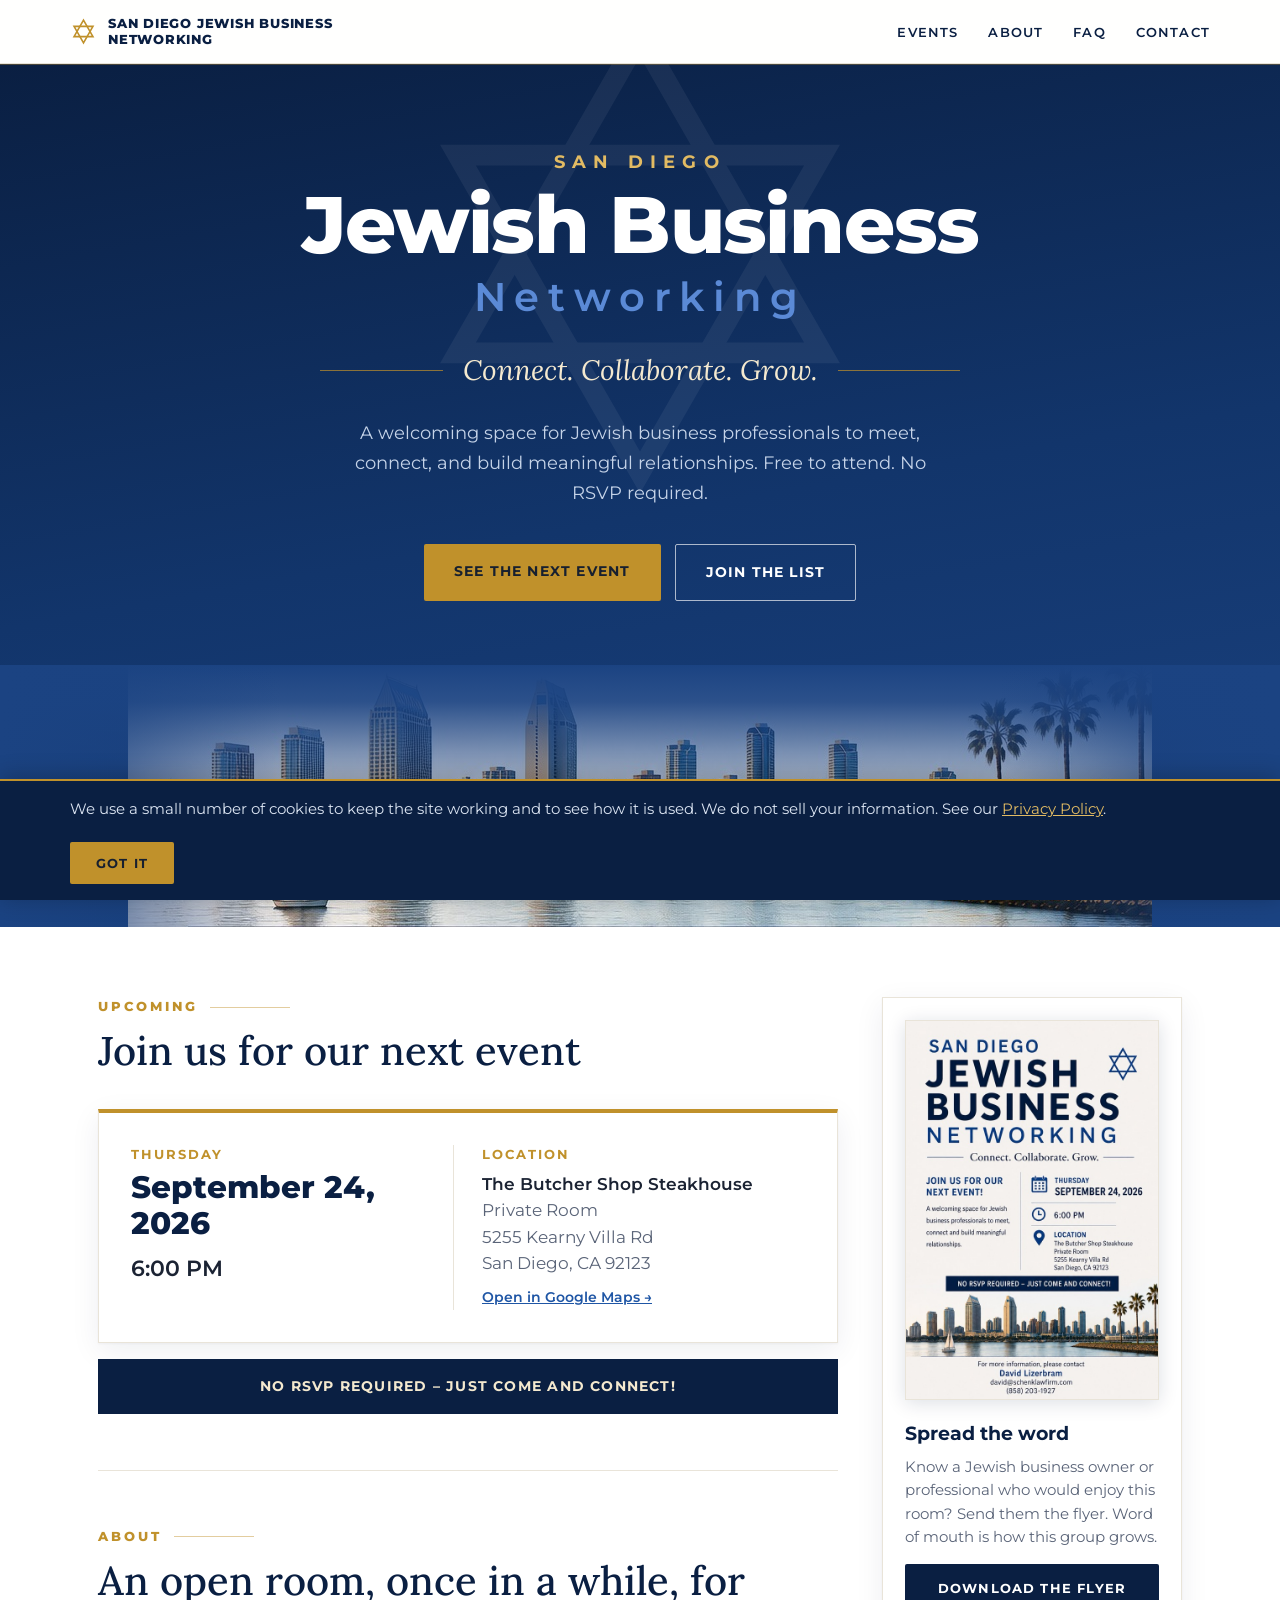
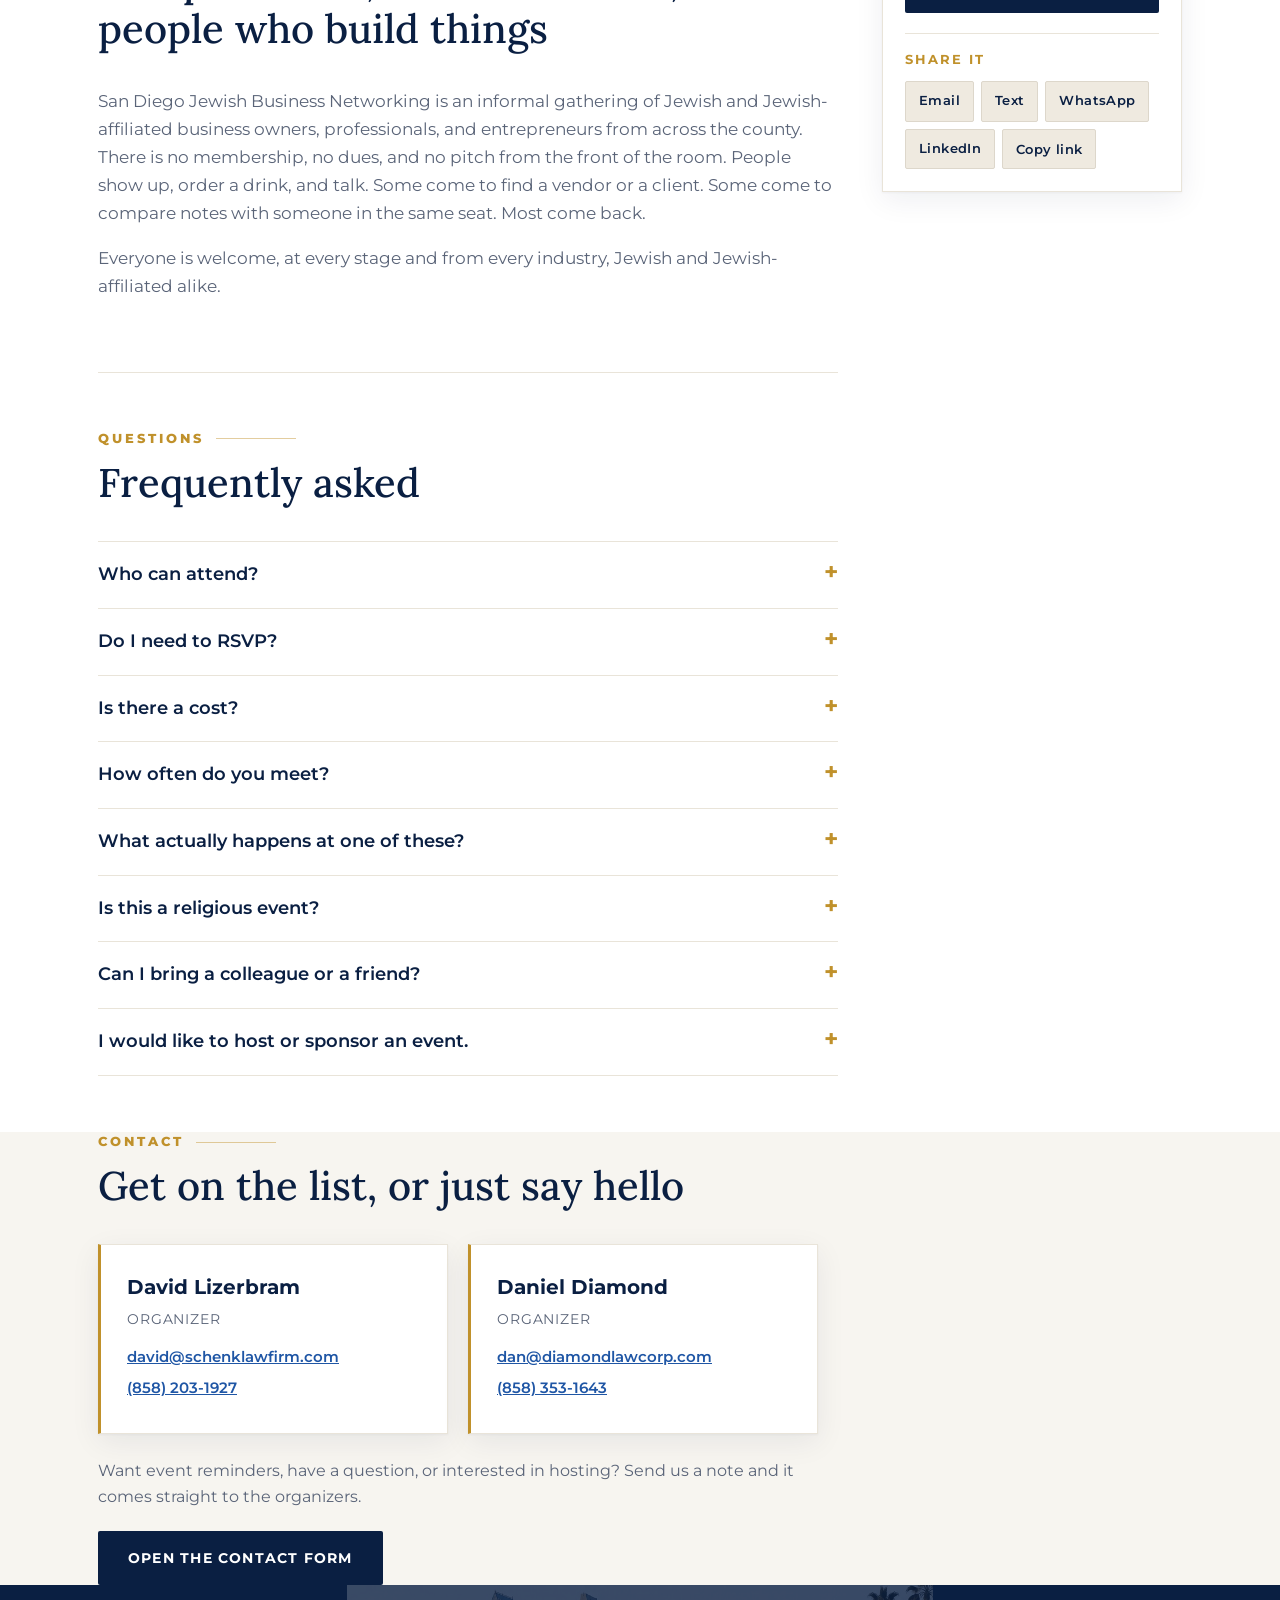
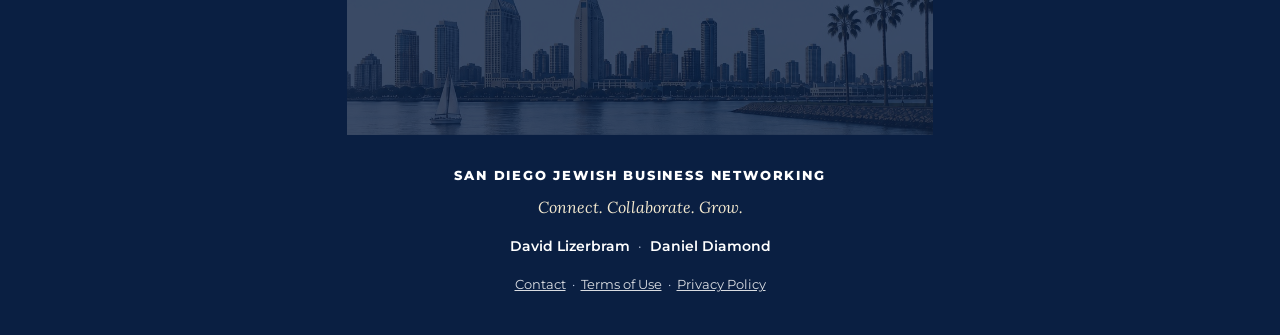
==== commit d331a6c2: "Render the skyline at its true size so it stays sharp; contact opens in a new tab" ====
--- a/index.html
+++ b/index.html
@@ -44,12 +44,10 @@
     <p class="lede">A welcoming space for Jewish business professionals to meet, connect, and build meaningful relationships. Free to attend. No RSVP required.</p>
     <div class="cta">
       <a class="btn btn-gold" href="#events">See the next event</a>
-      <a class="btn btn-onnavy" href="/contact.html">Join the list</a>
-    </div>
-  </div>
-  <div class="skyline-wrap">
-    <img class="skyline" src="/assets/skyline.jpg" alt="The San Diego skyline seen across the bay" width="1024" height="262">
-  </div>
+      <a class="btn btn-onnavy" href="/contact.html" target="_blank" rel="noopener">Join the list</a>
+    </div>
+  </div>
+  <div class="skyline-band" role="img" aria-label="The San Diego skyline seen across the bay"></div>
 </div>
 
 <div class="band-white">
@@ -99,7 +97,7 @@
 
       <details>
         <summary>Do I need to RSVP?</summary>
-        <p>No. Just show up. If you would like a reminder before each event, use the <a href="/contact.html">contact form</a> to get on the email list.</p>
+        <p>No. Just show up. If you would like a reminder before each event, use the <a href="/contact.html" target="_blank" rel="noopener">contact form</a> to get on the email list.</p>
       </details>
 
       <details>
@@ -129,7 +127,7 @@
 
       <details>
         <summary>I would like to host or sponsor an event.</summary>
-        <p>Great. Send a note through the <a href="/contact.html">contact form</a> and we will talk.</p>
+        <p>Great. Send a note through the <a href="/contact.html" target="_blank" rel="noopener">contact form</a> and we will talk.</p>
       </details>
     </section>
 
@@ -177,12 +175,12 @@
     </div>
   </div>
   <p class="contact-note">Want event reminders, have a question, or interested in hosting? Send us a note and it comes straight to the organizers.</p>
-  <a class="btn btn-primary" href="/contact.html">Open the contact form</a>
+  <a class="btn btn-primary" href="/contact.html" target="_blank" rel="noopener">Open the contact form</a>
 </section>
 </div>
 
 <footer>
-  <img class="fsky" src="/assets/skyline.jpg" alt="" aria-hidden="true" width="1024" height="262">
+  <div class="fsky" aria-hidden="true"></div>
   <div class="wrap fbody">
     <div class="fbrand">San Diego Jewish Business Networking</div>
     <div class="ftag">Connect. Collaborate. Grow.</div>
--- a/styles.css
+++ b/styles.css
@@ -98,14 +98,22 @@
   .btn-primary:hover{background:var(--blue)}
   .btn-ghost{border:1.5px solid var(--navy);color:var(--navy)}
   .btn-ghost:hover{background:var(--navy);color:#fff}
-  .skyline{
-    display:block;width:100%;height:auto;position:relative;z-index:1;
-    margin-bottom:-1px;
-  }
-  .skyline-wrap{position:relative}
-  .skyline-wrap::after{
+  .skyline-band{
+    position:relative;height:262px;
+    background:url(/assets/skyline.jpg) no-repeat center bottom;
+    background-size:auto 262px;
+  }
+  .skyline-band::after{
     content:"";position:absolute;inset:0;pointer-events:none;
-    background:linear-gradient(180deg,rgba(10,31,66,.55) 0%,rgba(10,31,66,0) 42%);
+    background:
+      linear-gradient(90deg,#1b4382 0%,rgba(27,67,130,.75) 6%,rgba(27,67,130,0) 22%,rgba(27,67,130,0) 78%,rgba(27,67,130,.75) 94%,#1b4382 100%),
+      linear-gradient(180deg,#1b4382 0%,rgba(27,67,130,.92) 14%,rgba(27,67,130,.55) 34%,rgba(27,67,130,.18) 55%,rgba(27,67,130,0) 72%);
+  }
+  @media(max-width:1080px){
+    .skyline-band{background-size:cover;height:clamp(130px,19vw,262px)}
+    .skyline-band::after{
+      background:linear-gradient(180deg,#1b4382 0%,rgba(27,67,130,.92) 14%,rgba(27,67,130,.5) 36%,rgba(27,67,130,0) 74%);
+    }
   }
 
   /* ---------- sections ---------- */
@@ -227,7 +235,11 @@
     background:var(--navy);color:#c2d0e6;padding:0 0 40px;text-align:center;font-size:14px;
     position:relative;
   }
-  footer .fsky{display:block;width:100%;height:auto;opacity:.22;filter:grayscale(.4)}
+  footer .fsky{
+    height:150px;background:url(/assets/skyline.jpg) no-repeat center bottom;
+    background-size:auto 150px;opacity:.20;filter:grayscale(.35);
+  }
+  @media(max-width:1080px){footer .fsky{background-size:cover;height:clamp(90px,12vw,150px)}}
   footer .fbody{padding-top:30px}
   footer a{color:#fff;text-decoration:none;font-weight:600}
   footer a:hover{color:var(--gold-light)}
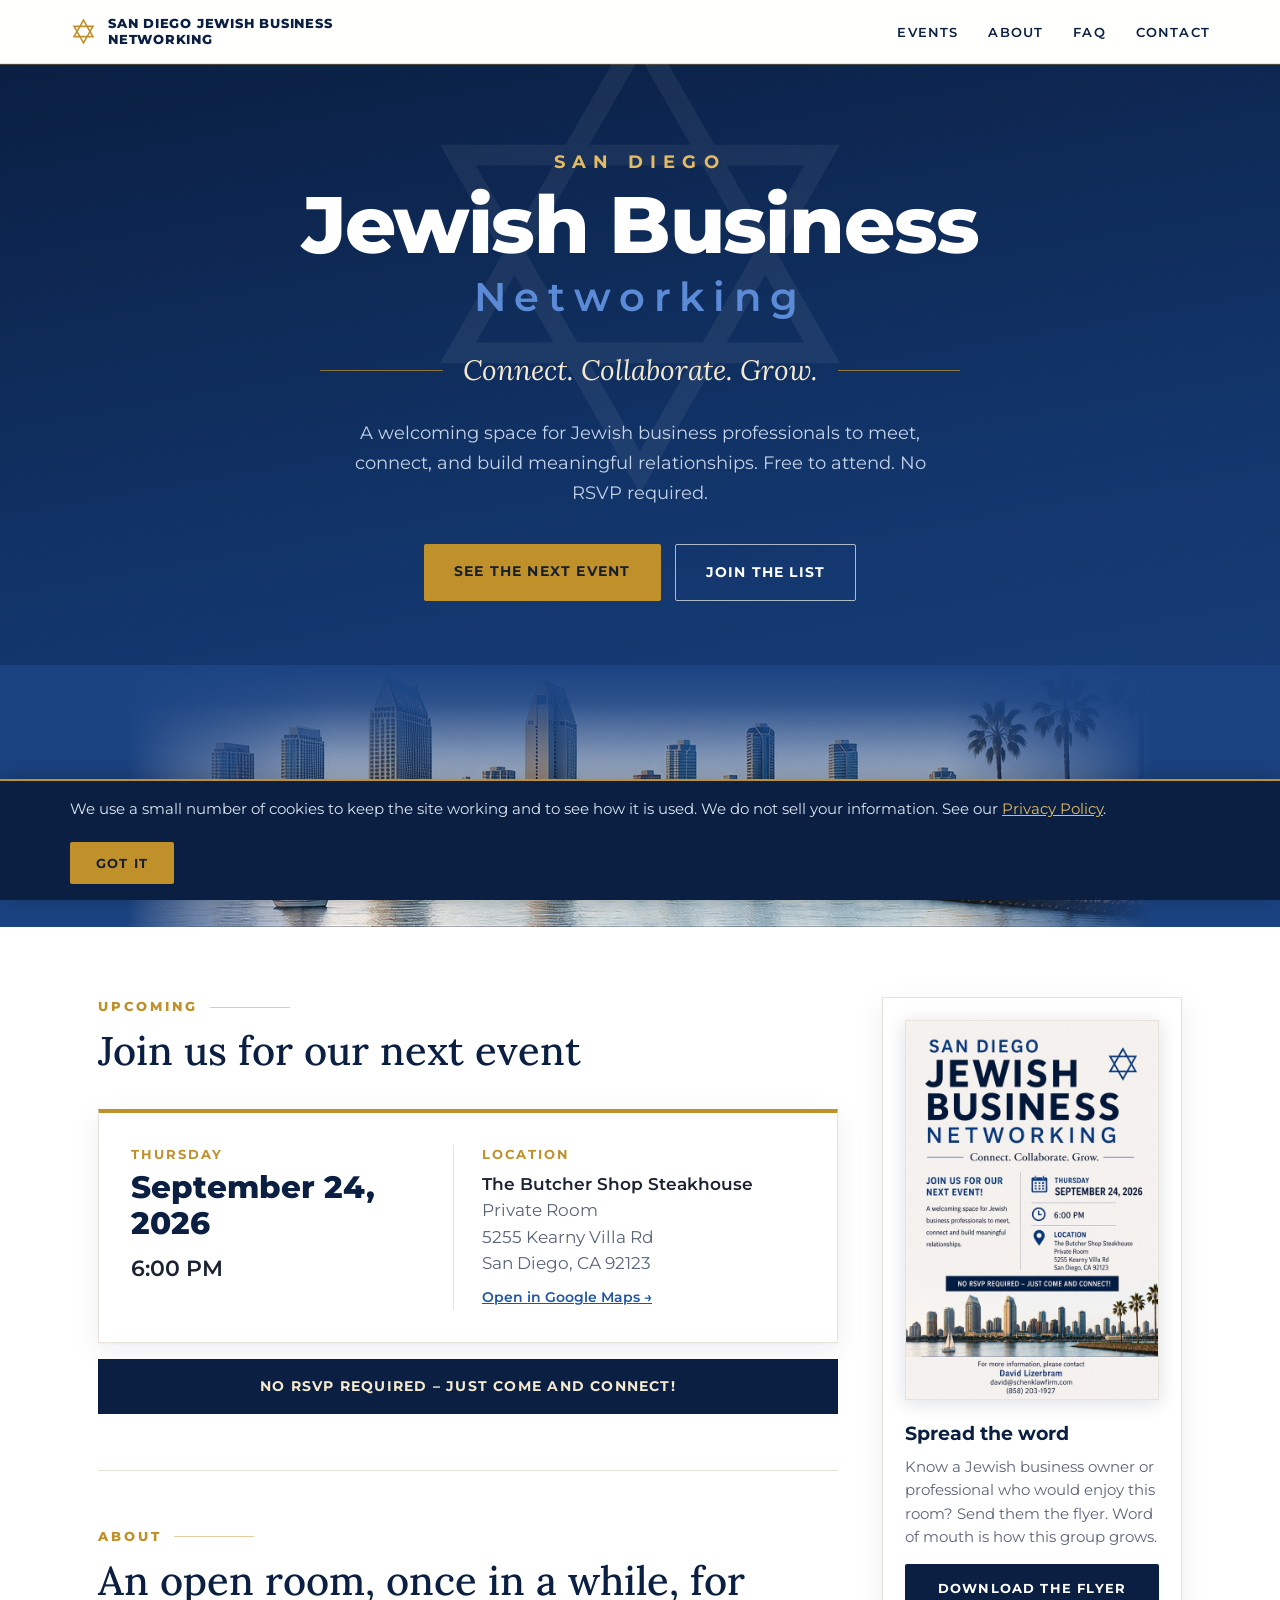
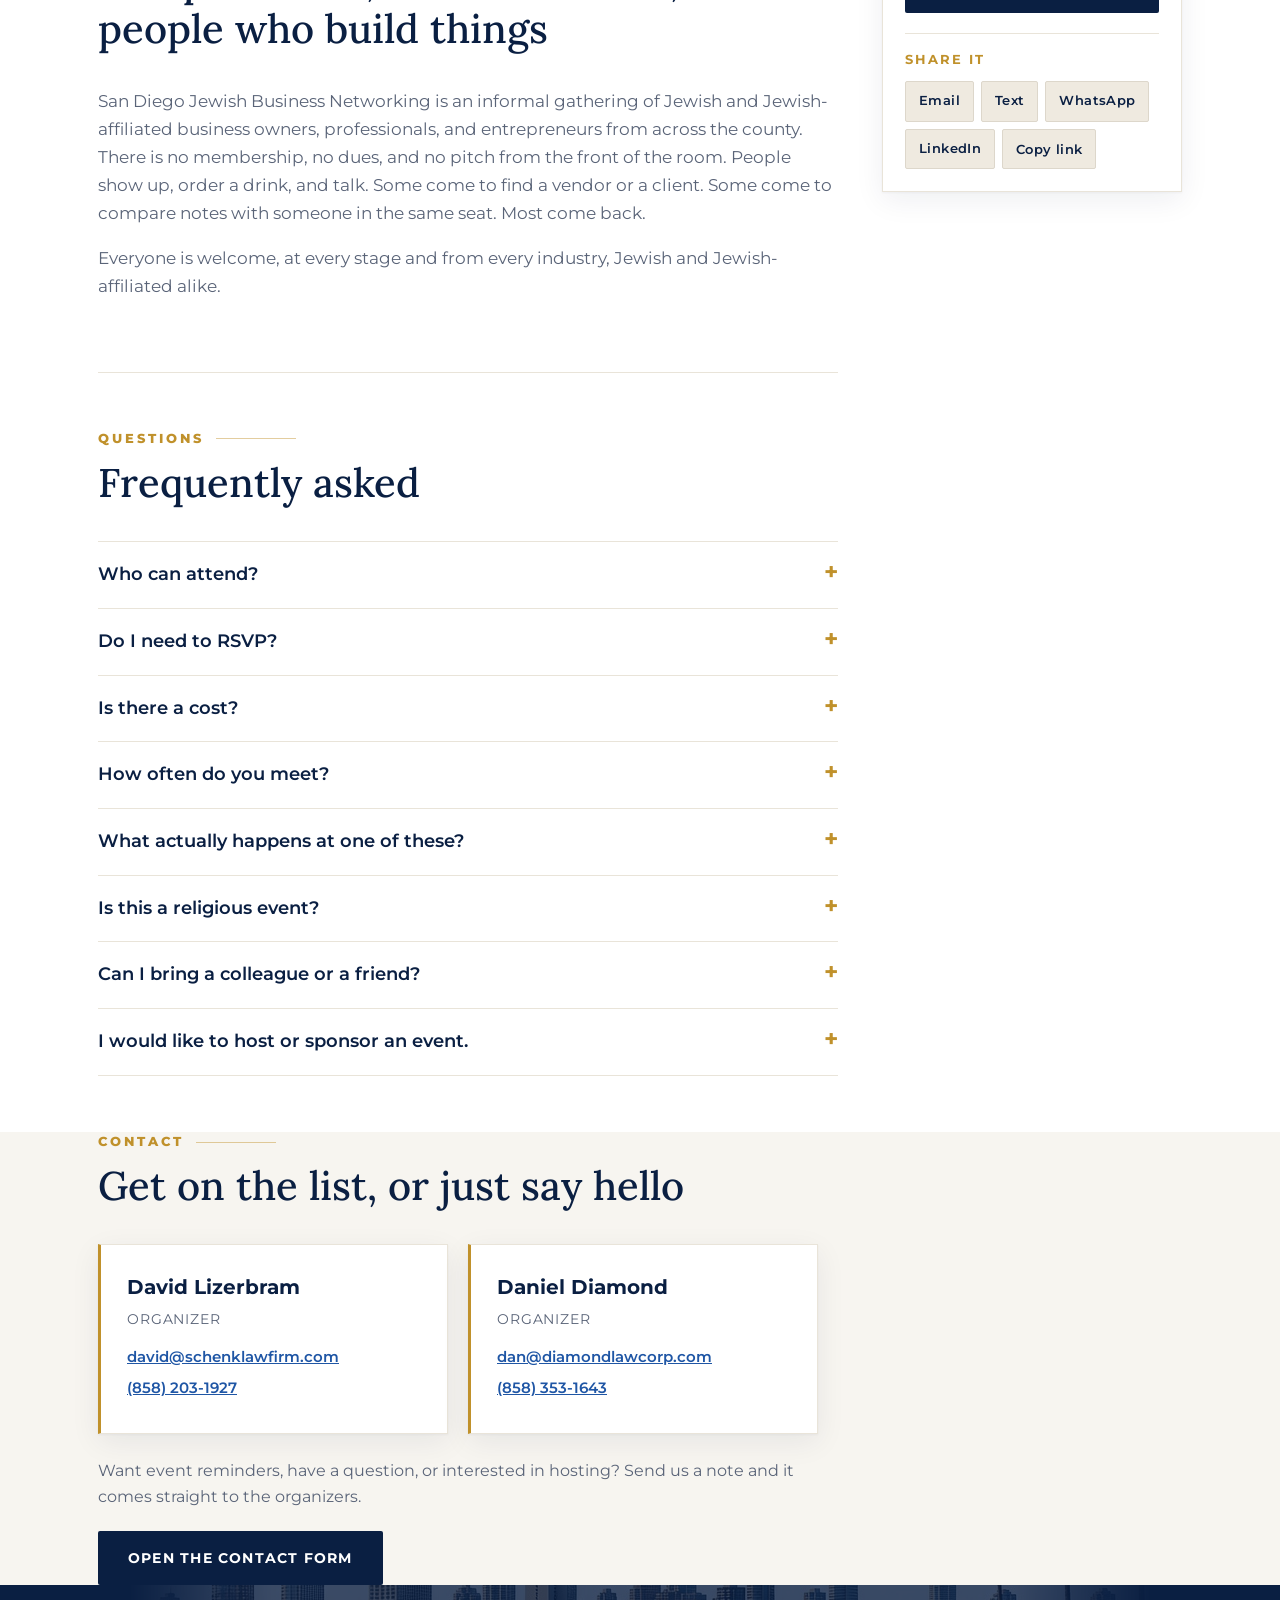
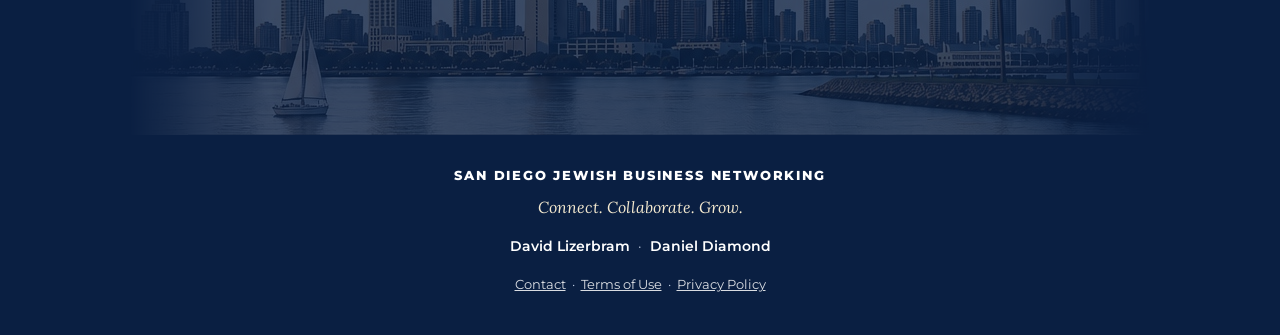
==== commit 49a5f5a1: "Fade the skyline at its own edges" ====
--- a/index.html
+++ b/index.html
@@ -47,7 +47,7 @@
       <a class="btn btn-onnavy" href="/contact.html" target="_blank" rel="noopener">Join the list</a>
     </div>
   </div>
-  <div class="skyline-band" role="img" aria-label="The San Diego skyline seen across the bay"></div>
+  <div class="skyline-band"><div class="sky" role="img" aria-label="The San Diego skyline seen across the bay"></div></div>
 </div>
 
 <div class="band-white">
--- a/styles.css
+++ b/styles.css
@@ -98,20 +98,20 @@
   .btn-primary:hover{background:var(--blue)}
   .btn-ghost{border:1.5px solid var(--navy);color:var(--navy)}
   .btn-ghost:hover{background:var(--navy);color:#fff}
-  .skyline-band{
-    position:relative;height:262px;
-    background:url(/assets/skyline.jpg) no-repeat center bottom;
-    background-size:auto 262px;
-  }
-  .skyline-band::after{
+  .skyline-band{background:#1b4382;overflow:hidden}
+  .skyline-band .sky{
+    max-width:1024px;margin:0 auto;height:262px;position:relative;
+    background:url(/assets/skyline.jpg) no-repeat center bottom;background-size:cover;
+  }
+  .skyline-band .sky::after{
     content:"";position:absolute;inset:0;pointer-events:none;
     background:
-      linear-gradient(90deg,#1b4382 0%,rgba(27,67,130,.75) 6%,rgba(27,67,130,0) 22%,rgba(27,67,130,0) 78%,rgba(27,67,130,.75) 94%,#1b4382 100%),
+      linear-gradient(90deg,#1b4382 0%,rgba(27,67,130,.7) 5%,rgba(27,67,130,0) 20%,rgba(27,67,130,0) 80%,rgba(27,67,130,.7) 95%,#1b4382 100%),
       linear-gradient(180deg,#1b4382 0%,rgba(27,67,130,.92) 14%,rgba(27,67,130,.55) 34%,rgba(27,67,130,.18) 55%,rgba(27,67,130,0) 72%);
   }
   @media(max-width:1080px){
-    .skyline-band{background-size:cover;height:clamp(130px,19vw,262px)}
-    .skyline-band::after{
+    .skyline-band .sky{height:clamp(130px,19vw,262px)}
+    .skyline-band .sky::after{
       background:linear-gradient(180deg,#1b4382 0%,rgba(27,67,130,.92) 14%,rgba(27,67,130,.5) 36%,rgba(27,67,130,0) 74%);
     }
   }
@@ -235,11 +235,13 @@
     background:var(--navy);color:#c2d0e6;padding:0 0 40px;text-align:center;font-size:14px;
     position:relative;
   }
-  footer .fsky{
-    height:150px;background:url(/assets/skyline.jpg) no-repeat center bottom;
-    background-size:auto 150px;opacity:.20;filter:grayscale(.35);
-  }
-  @media(max-width:1080px){footer .fsky{background-size:cover;height:clamp(90px,12vw,150px)}}
+  footer .fsky{max-width:1024px;margin:0 auto;height:150px;
+    background:url(/assets/skyline.jpg) no-repeat center bottom;background-size:cover;
+    opacity:.20;filter:grayscale(.35);
+    -webkit-mask-image:linear-gradient(90deg,transparent 0%,#000 14%,#000 86%,transparent 100%);
+    mask-image:linear-gradient(90deg,transparent 0%,#000 14%,#000 86%,transparent 100%);
+  }
+  @media(max-width:1080px){footer .fsky{height:clamp(90px,12vw,150px)}}
   footer .fbody{padding-top:30px}
   footer a{color:#fff;text-decoration:none;font-weight:600}
   footer a:hover{color:var(--gold-light)}
